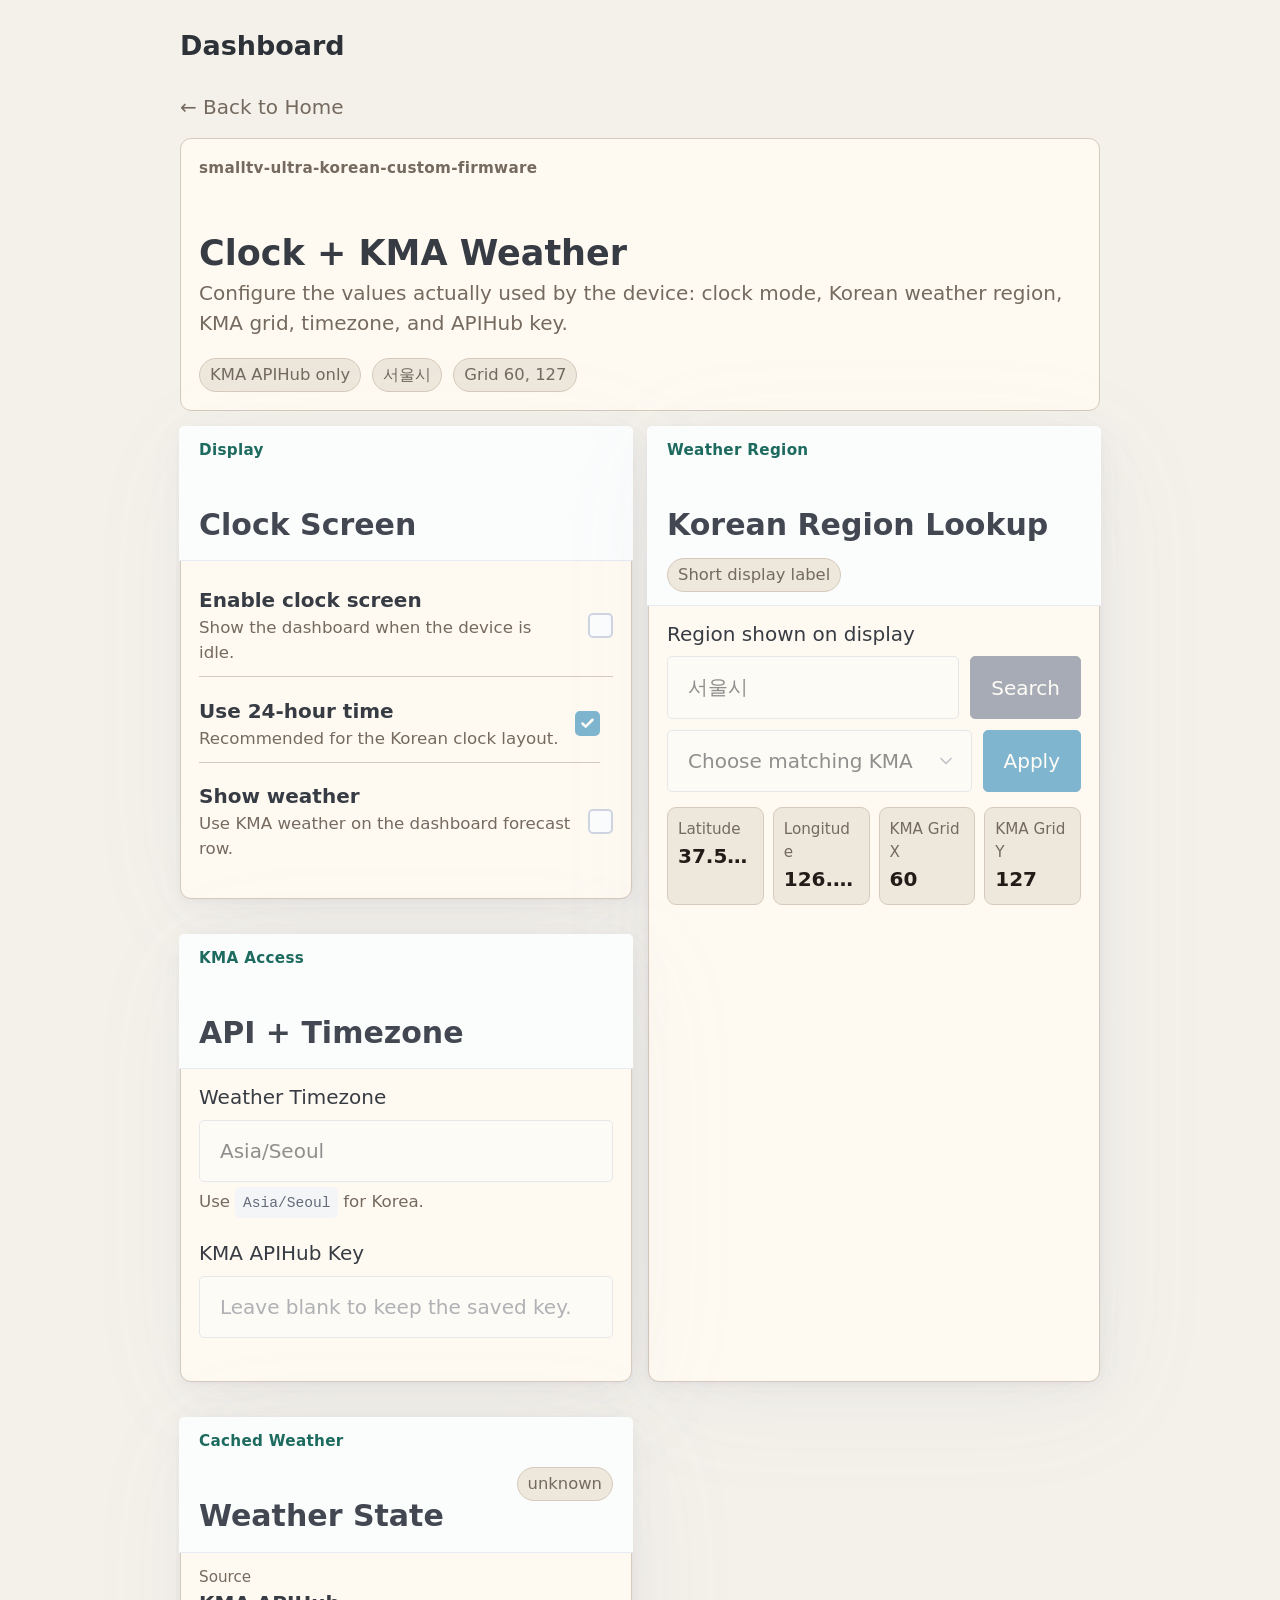
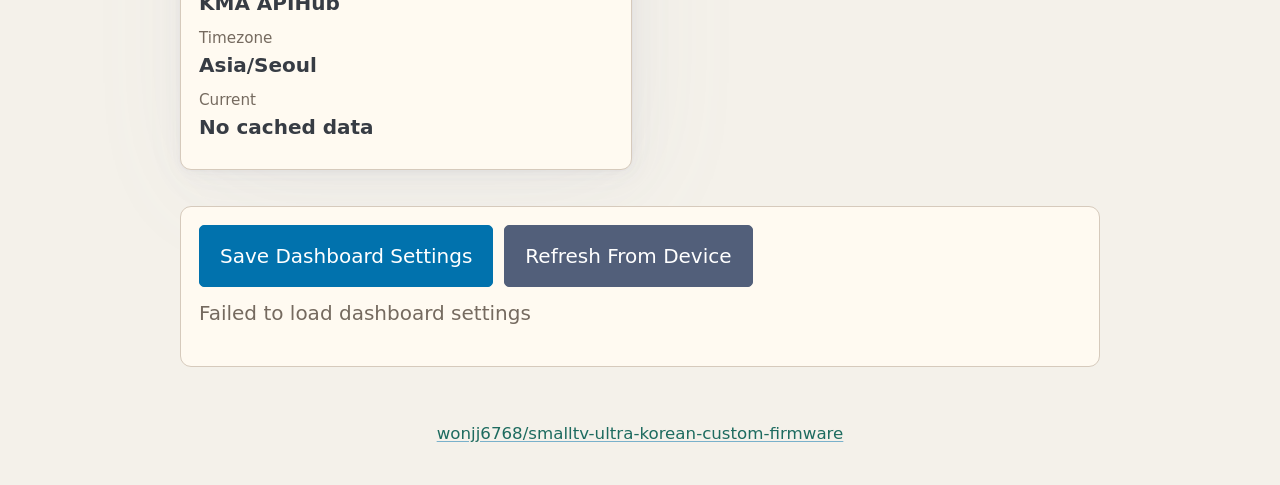
==== data/web/clock.html @ 85aa346e "Simplify web settings UI" ====
<!doctype html>
<html lang="en">
  <head>
    <meta charset="UTF-8" />
    <meta name="viewport" content="width=device-width, initial-scale=1" />
    <title>Dashboard</title>
    <link rel="stylesheet" href="./css/pico.min.css?v=20260602d" />
    <link rel="stylesheet" href="./css/style.css?v=20260602d" />
    <script src="./js/alpinejs.min.js?v=20260602d" defer></script>
    <script src="./js/utils.js?v=20260602d"></script>
    <script src="./js/clockHandler.js?v=20260602d"></script>
    <script src="./js/main.js?v=20260602d"></script>
  </head>
  <body>
    <main class="container app-shell">
      <header id="header-placeholder"></header>

      <a href="./index.html" class="back-link">← Back to Home</a>

      <section x-data="clockHandler()" x-init="init()" class="settings-page">
        <div class="page-hero">
          <p class="eyebrow">smalltv-ultra-korean-custom-firmware</p>
          <h2>Clock + KMA Weather</h2>
          <p>
            Configure the values actually used by the device: clock mode,
            Korean weather region, KMA grid, timezone, and APIHub key.
          </p>
          <div class="status-row">
            <span class="status-pill">KMA APIHub only</span>
            <span class="status-pill" x-text="locationName || 'No region'"></span>
            <span class="status-pill">
              Grid <span x-text="kmaGridX"></span>,
              <span x-text="kmaGridY"></span>
            </span>
          </div>
        </div>

        <div class="settings-grid">
          <article class="setting-card">
            <header class="card-heading">
              <div>
                <p class="eyebrow">Display</p>
                <h3>Clock Screen</h3>
              </div>
            </header>

            <label class="switch-row">
              <span>
                <strong>Enable clock screen</strong>
                <small>Show the dashboard when the device is idle.</small>
              </span>
              <input type="checkbox" x-model="enabled" x-bind:disabled="loading" />
            </label>

            <label class="switch-row">
              <span>
                <strong>Use 24-hour time</strong>
                <small>Recommended for the Korean clock layout.</small>
              </span>
              <input
                type="checkbox"
                x-model="use24h"
                x-bind:disabled="loading || !enabled"
              />
            </label>

            <label class="switch-row">
              <span>
                <strong>Show weather</strong>
                <small>Use KMA weather on the dashboard forecast row.</small>
              </span>
              <input
                type="checkbox"
                x-model="weatherEnabled"
                x-bind:disabled="loading"
              />
            </label>
          </article>

          <article class="setting-card wide-card">
            <header class="card-heading">
              <div>
                <p class="eyebrow">Weather Region</p>
                <h3>Korean Region Lookup</h3>
              </div>
              <span class="status-pill">Short display label</span>
            </header>

            <label for="weather-region">Region shown on display</label>
            <div class="field-with-actions">
              <input
                id="weather-region"
                type="text"
                x-model="locationName"
                x-bind:disabled="loading || !weatherEnabled"
                placeholder="춘천시, 서울시, 안양시 동안구"
              />
              <button
                type="button"
                class="secondary"
                @click="searchRegions()"
                x-bind:disabled="loading || !weatherEnabled"
              >
                Search
              </button>
            </div>

            <div class="field-with-actions">
              <select
                x-model="selectedRegionResult"
                x-bind:disabled="loading || !regionResults.length"
              >
                <option value="">Choose matching KMA region</option>
                <template x-for="result in regionResults" :key="result.full">
                  <option x-bind:value="result.full" x-text="result.full"></option>
                </template>
              </select>
              <button
                type="button"
                @click="applySelectedRegion()"
                x-bind:disabled="loading || !selectedRegionResult"
              >
                Apply
              </button>
            </div>
            <small x-text="regionStatus"></small>

            <div class="metric-grid">
              <div class="metric-card">
                <span>Latitude</span>
                <strong x-text="Number(latitude || 0).toFixed(6)"></strong>
              </div>
              <div class="metric-card">
                <span>Longitude</span>
                <strong x-text="Number(longitude || 0).toFixed(6)"></strong>
              </div>
              <div class="metric-card">
                <span>KMA Grid X</span>
                <strong x-text="kmaGridX"></strong>
              </div>
              <div class="metric-card">
                <span>KMA Grid Y</span>
                <strong x-text="kmaGridY"></strong>
              </div>
            </div>
          </article>

          <article class="setting-card">
            <header class="card-heading">
              <div>
                <p class="eyebrow">KMA Access</p>
                <h3>API + Timezone</h3>
              </div>
            </header>

            <label for="weather-timezone">Weather Timezone</label>
            <input
              id="weather-timezone"
              type="text"
              x-model="timezone"
              x-bind:disabled="loading || !weatherEnabled"
              placeholder="Asia/Seoul"
            />
            <small>Use <code>Asia/Seoul</code> for Korea.</small>

            <label for="weather-kma-key">KMA APIHub Key</label>
            <input
              id="weather-kma-key"
              type="password"
              x-model="kmaApiKey"
              x-bind:disabled="loading || !weatherEnabled"
              placeholder="Leave blank to keep the saved key."
            />
            <small x-text="kmaKeyStatus"></small>
          </article>

          <article class="setting-card">
            <header class="card-heading">
              <div>
                <p class="eyebrow">Cached Weather</p>
                <h3>Weather State</h3>
              </div>
              <span class="status-pill" x-text="weatherStatus || 'unknown'"></span>
            </header>

            <div class="weather-state">
              <p>
                <span>Source</span>
                <strong x-text="weatherSource || 'KMA APIHub'"></strong>
              </p>
              <p>
                <span>Timezone</span>
                <strong x-text="weatherTimezone || timezone"></strong>
              </p>
              <p>
                <span>Current</span>
                <strong x-text="currentSummary || 'No cached data'"></strong>
              </p>
            </div>

            <template x-if="forecastSummary.length">
              <ul class="forecast-list">
                <template x-for="item in forecastSummary" :key="item">
                  <li x-text="item"></li>
                </template>
              </ul>
            </template>
          </article>
        </div>

        <div class="sticky-actions">
          <button
            type="button"
            class="primary"
            @click="saveSettings()"
            x-bind:disabled="loading"
          >
            Save Dashboard Settings
          </button>
          <button
            type="button"
            class="secondary"
            @click="fetchSettings()"
            x-bind:disabled="loading"
          >
            Refresh From Device
          </button>
          <p x-text="statusMsg"></p>
        </div>
      </section>

      <footer id="footer-placeholder"></footer>
    </main>
  </body>
</html>
---- data/web/css/pico.min.css ----
@charset "UTF-8";/*!
 * Pico CSS ✨ v2.1.1 (https://picocss.com)
 * Copyright 2019-2025 - Licensed under MIT
 */:host,:root{--pico-font-family-emoji:"Apple Color Emoji","Segoe UI Emoji","Segoe UI Symbol","Noto Color Emoji";--pico-font-family-sans-serif:system-ui,"Segoe UI",Roboto,Oxygen,Ubuntu,Cantarell,Helvetica,Arial,"Helvetica Neue",sans-serif,var(--pico-font-family-emoji);--pico-font-family-monospace:ui-monospace,SFMono-Regular,"SF Mono",Menlo,Consolas,"Liberation Mono",monospace,var(--pico-font-family-emoji);--pico-font-family:var(--pico-font-family-sans-serif);--pico-line-height:1.5;--pico-font-weight:400;--pico-font-size:100%;--pico-text-underline-offset:0.1rem;--pico-border-radius:0.25rem;--pico-border-width:0.0625rem;--pico-outline-width:0.125rem;--pico-transition:0.2s ease-in-out;--pico-spacing:1rem;--pico-typography-spacing-vertical:1rem;--pico-block-spacing-vertical:var(--pico-spacing);--pico-block-spacing-horizontal:var(--pico-spacing);--pico-grid-column-gap:var(--pico-spacing);--pico-grid-row-gap:var(--pico-spacing);--pico-form-element-spacing-vertical:0.75rem;--pico-form-element-spacing-horizontal:1rem;--pico-group-box-shadow:0 0 0 rgba(0, 0, 0, 0);--pico-group-box-shadow-focus-with-button:0 0 0 var(--pico-outline-width) var(--pico-primary-focus);--pico-group-box-shadow-focus-with-input:0 0 0 0.0625rem var(--pico-form-element-border-color);--pico-modal-overlay-backdrop-filter:blur(0.375rem);--pico-nav-element-spacing-vertical:1rem;--pico-nav-element-spacing-horizontal:0.5rem;--pico-nav-link-spacing-vertical:0.5rem;--pico-nav-link-spacing-horizontal:0.5rem;--pico-nav-breadcrumb-divider:">";--pico-icon-checkbox:url("data:image/svg+xml,%3Csvg xmlns='http://www.w3.org/2000/svg' width='24' height='24' viewBox='0 0 24 24' fill='none' stroke='rgb(255, 255, 255)' stroke-width='4' stroke-linecap='round' stroke-linejoin='round'%3E%3Cpolyline points='20 6 9 17 4 12'%3E%3C/polyline%3E%3C/svg%3E");--pico-icon-minus:url("data:image/svg+xml,%3Csvg xmlns='http://www.w3.org/2000/svg' width='24' height='24' viewBox='0 0 24 24' fill='none' stroke='rgb(255, 255, 255)' stroke-width='4' stroke-linecap='round' stroke-linejoin='round'%3E%3Cline x1='5' y1='12' x2='19' y2='12'%3E%3C/line%3E%3C/svg%3E");--pico-icon-chevron:url("data:image/svg+xml,%3Csvg xmlns='http://www.w3.org/2000/svg' width='24' height='24' viewBox='0 0 24 24' fill='none' stroke='rgb(136, 145, 164)' stroke-width='2' stroke-linecap='round' stroke-linejoin='round'%3E%3Cpolyline points='6 9 12 15 18 9'%3E%3C/polyline%3E%3C/svg%3E");--pico-icon-date:url("data:image/svg+xml,%3Csvg xmlns='http://www.w3.org/2000/svg' width='24' height='24' viewBox='0 0 24 24' fill='none' stroke='rgb(136, 145, 164)' stroke-width='2' stroke-linecap='round' stroke-linejoin='round'%3E%3Crect x='3' y='4' width='18' height='18' rx='2' ry='2'%3E%3C/rect%3E%3Cline x1='16' y1='2' x2='16' y2='6'%3E%3C/line%3E%3Cline x1='8' y1='2' x2='8' y2='6'%3E%3C/line%3E%3Cline x1='3' y1='10' x2='21' y2='10'%3E%3C/line%3E%3C/svg%3E");--pico-icon-time:url("data:image/svg+xml,%3Csvg xmlns='http://www.w3.org/2000/svg' width='24' height='24' viewBox='0 0 24 24' fill='none' stroke='rgb(136, 145, 164)' stroke-width='2' stroke-linecap='round' stroke-linejoin='round'%3E%3Ccircle cx='12' cy='12' r='10'%3E%3C/circle%3E%3Cpolyline points='12 6 12 12 16 14'%3E%3C/polyline%3E%3C/svg%3E");--pico-icon-search:url("data:image/svg+xml,%3Csvg xmlns='http://www.w3.org/2000/svg' width='24' height='24' viewBox='0 0 24 24' fill='none' stroke='rgb(136, 145, 164)' stroke-width='1.5' stroke-linecap='round' stroke-linejoin='round'%3E%3Ccircle cx='11' cy='11' r='8'%3E%3C/circle%3E%3Cline x1='21' y1='21' x2='16.65' y2='16.65'%3E%3C/line%3E%3C/svg%3E");--pico-icon-close:url("data:image/svg+xml,%3Csvg xmlns='http://www.w3.org/2000/svg' width='24' height='24' viewBox='0 0 24 24' fill='none' stroke='rgb(136, 145, 164)' stroke-width='3' stroke-linecap='round' stroke-linejoin='round'%3E%3Cline x1='18' y1='6' x2='6' y2='18'%3E%3C/line%3E%3Cline x1='6' y1='6' x2='18' y2='18'%3E%3C/line%3E%3C/svg%3E");--pico-icon-loading:url("data:image/svg+xml,%3Csvg fill='none' height='24' width='24' viewBox='0 0 24 24' xmlns='http://www.w3.org/2000/svg' %3E%3Cstyle%3E g %7B animation: rotate 2s linear infinite; transform-origin: center center; %7D circle %7B stroke-dasharray: 75,100; stroke-dashoffset: -5; animation: dash 1.5s ease-in-out infinite; stroke-linecap: round; %7D @keyframes rotate %7B 0%25 %7B transform: rotate(0deg); %7D 100%25 %7B transform: rotate(360deg); %7D %7D @keyframes dash %7B 0%25 %7B stroke-dasharray: 1,100; stroke-dashoffset: 0; %7D 50%25 %7B stroke-dasharray: 44.5,100; stroke-dashoffset: -17.5; %7D 100%25 %7B stroke-dasharray: 44.5,100; stroke-dashoffset: -62; %7D %7D %3C/style%3E%3Cg%3E%3Ccircle cx='12' cy='12' r='10' fill='none' stroke='rgb(136, 145, 164)' stroke-width='4' /%3E%3C/g%3E%3C/svg%3E")}@media (min-width:576px){:host,:root{--pico-font-size:106.25%}}@media (min-width:768px){:host,:root{--pico-font-size:112.5%}}@media (min-width:1024px){:host,:root{--pico-font-size:118.75%}}@media (min-width:1280px){:host,:root{--pico-font-size:125%}}@media (min-width:1536px){:host,:root{--pico-font-size:131.25%}}a{--pico-text-decoration:underline}a.contrast,a.secondary{--pico-text-decoration:underline}small{--pico-font-size:0.875em}h1,h2,h3,h4,h5,h6{--pico-font-weight:700}h1{--pico-font-size:2rem;--pico-line-height:1.125;--pico-typography-spacing-top:3rem}h2{--pico-font-size:1.75rem;--pico-line-height:1.15;--pico-typography-spacing-top:2.625rem}h3{--pico-font-size:1.5rem;--pico-line-height:1.175;--pico-typography-spacing-top:2.25rem}h4{--pico-font-size:1.25rem;--pico-line-height:1.2;--pico-typography-spacing-top:1.874rem}h5{--pico-font-size:1.125rem;--pico-line-height:1.225;--pico-typography-spacing-top:1.6875rem}h6{--pico-font-size:1rem;--pico-line-height:1.25;--pico-typography-spacing-top:1.5rem}tfoot td,tfoot th,thead td,thead th{--pico-font-weight:600;--pico-border-width:0.1875rem}code,kbd,pre,samp{--pico-font-family:var(--pico-font-family-monospace)}kbd{--pico-font-weight:bolder}:where(select,textarea),input:not([type=submit],[type=button],[type=reset],[type=checkbox],[type=radio],[type=file]){--pico-outline-width:0.0625rem}[type=search]{--pico-border-radius:5rem}[type=checkbox],[type=radio]{--pico-border-width:0.125rem}[type=checkbox][role=switch]{--pico-border-width:0.1875rem}details.dropdown summary:not([role=button]){--pico-outline-width:0.0625rem}nav details.dropdown summary:focus-visible{--pico-outline-width:0.125rem}[role=search]{--pico-border-radius:5rem}[role=group]:has(button.secondary:focus,[type=submit].secondary:focus,[type=button].secondary:focus,[role=button].secondary:focus),[role=search]:has(button.secondary:focus,[type=submit].secondary:focus,[type=button].secondary:focus,[role=button].secondary:focus){--pico-group-box-shadow-focus-with-button:0 0 0 var(--pico-outline-width) var(--pico-secondary-focus)}[role=group]:has(button.contrast:focus,[type=submit].contrast:focus,[type=button].contrast:focus,[role=button].contrast:focus),[role=search]:has(button.contrast:focus,[type=submit].contrast:focus,[type=button].contrast:focus,[role=button].contrast:focus){--pico-group-box-shadow-focus-with-button:0 0 0 var(--pico-outline-width) var(--pico-contrast-focus)}[role=group] [role=button],[role=group] [type=button],[role=group] [type=submit],[role=group] button,[role=search] [role=button],[role=search] [type=button],[role=search] [type=submit],[role=search] button{--pico-form-element-spacing-horizontal:2rem}details summary[role=button]:not(.outline)::after{filter:brightness(0) invert(1)}[aria-busy=true]:not(input,select,textarea):is(button,[type=submit],[type=button],[type=reset],[role=button]):not(.outline)::before{filter:brightness(0) invert(1)}:host(:not([data-theme=dark])),:root:not([data-theme=dark]),[data-theme=light]{color-scheme:light;--pico-background-color:#fff;--pico-color:#373c44;--pico-text-selection-color:rgba(2, 154, 232, 0.25);--pico-muted-color:#646b79;--pico-muted-border-color:rgb(231, 234, 239.5);--pico-primary:#0172ad;--pico-primary-background:#0172ad;--pico-primary-border:var(--pico-primary-background);--pico-primary-underline:rgba(1, 114, 173, 0.5);--pico-primary-hover:#015887;--pico-primary-hover-background:#02659a;--pico-primary-hover-border:var(--pico-primary-hover-background);--pico-primary-hover-underline:var(--pico-primary-hover);--pico-primary-focus:rgba(2, 154, 232, 0.5);--pico-primary-inverse:#fff;--pico-secondary:#5d6b89;--pico-secondary-background:#525f7a;--pico-secondary-border:var(--pico-secondary-background);--pico-secondary-underline:rgba(93, 107, 137, 0.5);--pico-secondary-hover:#48536b;--pico-secondary-hover-background:#48536b;--pico-secondary-hover-border:var(--pico-secondary-hover-background);--pico-secondary-hover-underline:var(--pico-secondary-hover);--pico-secondary-focus:rgba(93, 107, 137, 0.25);--pico-secondary-inverse:#fff;--pico-contrast:#181c25;--pico-contrast-background:#181c25;--pico-contrast-border:var(--pico-contrast-background);--pico-contrast-underline:rgba(24, 28, 37, 0.5);--pico-contrast-hover:#000;--pico-contrast-hover-background:#000;--pico-contrast-hover-border:var(--pico-contrast-hover-background);--pico-contrast-hover-underline:var(--pico-secondary-hover);--pico-contrast-focus:rgba(93, 107, 137, 0.25);--pico-contrast-inverse:#fff;--pico-box-shadow:0.0145rem 0.029rem 0.174rem rgba(129, 145, 181, 0.01698),0.0335rem 0.067rem 0.402rem rgba(129, 145, 181, 0.024),0.0625rem 0.125rem 0.75rem rgba(129, 145, 181, 0.03),0.1125rem 0.225rem 1.35rem rgba(129, 145, 181, 0.036),0.2085rem 0.417rem 2.502rem rgba(129, 145, 181, 0.04302),0.5rem 1rem 6rem rgba(129, 145, 181, 0.06),0 0 0 0.0625rem rgba(129, 145, 181, 0.015);--pico-h1-color:#2d3138;--pico-h2-color:#373c44;--pico-h3-color:#424751;--pico-h4-color:#4d535e;--pico-h5-color:#5c6370;--pico-h6-color:#646b79;--pico-mark-background-color:rgb(252.5, 230.5, 191.5);--pico-mark-color:#0f1114;--pico-ins-color:rgb(28.5, 105.5, 84);--pico-del-color:rgb(136, 56.5, 53);--pico-blockquote-border-color:var(--pico-muted-border-color);--pico-blockquote-footer-color:var(--pico-muted-color);--pico-button-box-shadow:0 0 0 rgba(0, 0, 0, 0);--pico-button-hover-box-shadow:0 0 0 rgba(0, 0, 0, 0);--pico-table-border-color:var(--pico-muted-border-color);--pico-table-row-stripped-background-color:rgba(111, 120, 135, 0.0375);--pico-code-background-color:rgb(243, 244.5, 246.75);--pico-code-color:#646b79;--pico-code-kbd-background-color:var(--pico-color);--pico-code-kbd-color:var(--pico-background-color);--pico-form-element-background-color:rgb(251, 251.5, 252.25);--pico-form-element-selected-background-color:#dfe3eb;--pico-form-element-border-color:#cfd5e2;--pico-form-element-color:#23262c;--pico-form-element-placeholder-color:var(--pico-muted-color);--pico-form-element-active-background-color:#fff;--pico-form-element-active-border-color:var(--pico-primary-border);--pico-form-element-focus-color:var(--pico-primary-border);--pico-form-element-disabled-opacity:0.5;--pico-form-element-invalid-border-color:rgb(183.5, 105.5, 106.5);--pico-form-element-invalid-active-border-color:rgb(200.25, 79.25, 72.25);--pico-form-element-invalid-focus-color:var(--pico-form-element-invalid-active-border-color);--pico-form-element-valid-border-color:rgb(76, 154.5, 137.5);--pico-form-element-valid-active-border-color:rgb(39, 152.75, 118.75);--pico-form-element-valid-focus-color:var(--pico-form-element-valid-active-border-color);--pico-switch-background-color:#bfc7d9;--pico-switch-checked-background-color:var(--pico-primary-background);--pico-switch-color:#fff;--pico-switch-thumb-box-shadow:0 0 0 rgba(0, 0, 0, 0);--pico-range-border-color:#dfe3eb;--pico-range-active-border-color:#bfc7d9;--pico-range-thumb-border-color:var(--pico-background-color);--pico-range-thumb-color:var(--pico-secondary-background);--pico-range-thumb-active-color:var(--pico-primary-background);--pico-accordion-border-color:var(--pico-muted-border-color);--pico-accordion-active-summary-color:var(--pico-primary-hover);--pico-accordion-close-summary-color:var(--pico-color);--pico-accordion-open-summary-color:var(--pico-muted-color);--pico-card-background-color:var(--pico-background-color);--pico-card-border-color:var(--pico-muted-border-color);--pico-card-box-shadow:var(--pico-box-shadow);--pico-card-sectioning-background-color:rgb(251, 251.5, 252.25);--pico-dropdown-background-color:#fff;--pico-dropdown-border-color:#eff1f4;--pico-dropdown-box-shadow:var(--pico-box-shadow);--pico-dropdown-color:var(--pico-color);--pico-dropdown-hover-background-color:#eff1f4;--pico-loading-spinner-opacity:0.5;--pico-modal-overlay-background-color:rgba(232, 234, 237, 0.75);--pico-progress-background-color:#dfe3eb;--pico-progress-color:var(--pico-primary-background);--pico-tooltip-background-color:var(--pico-contrast-background);--pico-tooltip-color:var(--pico-contrast-inverse);--pico-icon-valid:url("data:image/svg+xml,%3Csvg xmlns='http://www.w3.org/2000/svg' width='24' height='24' viewBox='0 0 24 24' fill='none' stroke='rgb(76, 154.5, 137.5)' stroke-width='2' stroke-linecap='round' stroke-linejoin='round'%3E%3Cpolyline points='20 6 9 17 4 12'%3E%3C/polyline%3E%3C/svg%3E");--pico-icon-invalid:url("data:image/svg+xml,%3Csvg xmlns='http://www.w3.org/2000/svg' width='24' height='24' viewBox='0 0 24 24' fill='none' stroke='rgb(200.25, 79.25, 72.25)' stroke-width='2' stroke-linecap='round' stroke-linejoin='round'%3E%3Ccircle cx='12' cy='12' r='10'%3E%3C/circle%3E%3Cline x1='12' y1='8' x2='12' y2='12'%3E%3C/line%3E%3Cline x1='12' y1='16' x2='12.01' y2='16'%3E%3C/line%3E%3C/svg%3E")}:host(:not([data-theme=dark])) input:is([type=submit],[type=button],[type=reset],[type=checkbox],[type=radio],[type=file]),:root:not([data-theme=dark]) input:is([type=submit],[type=button],[type=reset],[type=checkbox],[type=radio],[type=file]),[data-theme=light] input:is([type=submit],[type=button],[type=reset],[type=checkbox],[type=radio],[type=file]){--pico-form-element-focus-color:var(--pico-primary-focus)}@media only screen and (prefers-color-scheme:dark){:host(:not([data-theme])),:root:not([data-theme]){color-scheme:dark;--pico-background-color:rgb(19, 22.5, 30.5);--pico-color:#c2c7d0;--pico-text-selection-color:rgba(1, 170, 255, 0.1875);--pico-muted-color:#7b8495;--pico-muted-border-color:#202632;--pico-primary:#01aaff;--pico-primary-background:#0172ad;--pico-primary-border:var(--pico-primary-background);--pico-primary-underline:rgba(1, 170, 255, 0.5);--pico-primary-hover:#79c0ff;--pico-primary-hover-background:#017fc0;--pico-primary-hover-border:var(--pico-primary-hover-background);--pico-primary-hover-underline:var(--pico-primary-hover);--pico-primary-focus:rgba(1, 170, 255, 0.375);--pico-primary-inverse:#fff;--pico-secondary:#969eaf;--pico-secondary-background:#525f7a;--pico-secondary-border:var(--pico-secondary-background);--pico-secondary-underline:rgba(150, 158, 175, 0.5);--pico-secondary-hover:#b3b9c5;--pico-secondary-hover-background:#5d6b89;--pico-secondary-hover-border:var(--pico-secondary-hover-background);--pico-secondary-hover-underline:var(--pico-secondary-hover);--pico-secondary-focus:rgba(144, 158, 190, 0.25);--pico-secondary-inverse:#fff;--pico-contrast:#dfe3eb;--pico-contrast-background:#eff1f4;--pico-contrast-border:var(--pico-contrast-background);--pico-contrast-underline:rgba(223, 227, 235, 0.5);--pico-contrast-hover:#fff;--pico-contrast-hover-background:#fff;--pico-contrast-hover-border:var(--pico-contrast-hover-background);--pico-contrast-hover-underline:var(--pico-contrast-hover);--pico-contrast-focus:rgba(207, 213, 226, 0.25);--pico-contrast-inverse:#000;--pico-box-shadow:0.0145rem 0.029rem 0.174rem rgba(7, 8.5, 12, 0.01698),0.0335rem 0.067rem 0.402rem rgba(7, 8.5, 12, 0.024),0.0625rem 0.125rem 0.75rem rgba(7, 8.5, 12, 0.03),0.1125rem 0.225rem 1.35rem rgba(7, 8.5, 12, 0.036),0.2085rem 0.417rem 2.502rem rgba(7, 8.5, 12, 0.04302),0.5rem 1rem 6rem rgba(7, 8.5, 12, 0.06),0 0 0 0.0625rem rgba(7, 8.5, 12, 0.015);--pico-h1-color:#f0f1f3;--pico-h2-color:#e0e3e7;--pico-h3-color:#c2c7d0;--pico-h4-color:#b3b9c5;--pico-h5-color:#a4acba;--pico-h6-color:#8891a4;--pico-mark-background-color:#014063;--pico-mark-color:#fff;--pico-ins-color:#62af9a;--pico-del-color:rgb(205.5, 126, 123);--pico-blockquote-border-color:var(--pico-muted-border-color);--pico-blockquote-footer-color:var(--pico-muted-color);--pico-button-box-shadow:0 0 0 rgba(0, 0, 0, 0);--pico-button-hover-box-shadow:0 0 0 rgba(0, 0, 0, 0);--pico-table-border-color:var(--pico-muted-border-color);--pico-table-row-stripped-background-color:rgba(111, 120, 135, 0.0375);--pico-code-background-color:rgb(26, 30.5, 40.25);--pico-code-color:#8891a4;--pico-code-kbd-background-color:var(--pico-color);--pico-code-kbd-color:var(--pico-background-color);--pico-form-element-background-color:rgb(28, 33, 43.5);--pico-form-element-selected-background-color:#2a3140;--pico-form-element-border-color:#2a3140;--pico-form-element-color:#e0e3e7;--pico-form-element-placeholder-color:#8891a4;--pico-form-element-active-background-color:rgb(26, 30.5, 40.25);--pico-form-element-active-border-color:var(--pico-primary-border);--pico-form-element-focus-color:var(--pico-primary-border);--pico-form-element-disabled-opacity:0.5;--pico-form-element-invalid-border-color:rgb(149.5, 74, 80);--pico-form-element-invalid-active-border-color:rgb(183.25, 63.5, 59);--pico-form-element-invalid-focus-color:var(--pico-form-element-invalid-active-border-color);--pico-form-element-valid-border-color:#2a7b6f;--pico-form-element-valid-active-border-color:rgb(22, 137, 105.5);--pico-form-element-valid-focus-color:var(--pico-form-element-valid-active-border-color);--pico-switch-background-color:#333c4e;--pico-switch-checked-background-color:var(--pico-primary-background);--pico-switch-color:#fff;--pico-switch-thumb-box-shadow:0 0 0 rgba(0, 0, 0, 0);--pico-range-border-color:#202632;--pico-range-active-border-color:#2a3140;--pico-range-thumb-border-color:var(--pico-background-color);--pico-range-thumb-color:var(--pico-secondary-background);--pico-range-thumb-active-color:var(--pico-primary-background);--pico-accordion-border-color:var(--pico-muted-border-color);--pico-accordion-active-summary-color:var(--pico-primary-hover);--pico-accordion-close-summary-color:var(--pico-color);--pico-accordion-open-summary-color:var(--pico-muted-color);--pico-card-background-color:#181c25;--pico-card-border-color:var(--pico-card-background-color);--pico-card-box-shadow:var(--pico-box-shadow);--pico-card-sectioning-background-color:rgb(26, 30.5, 40.25);--pico-dropdown-background-color:#181c25;--pico-dropdown-border-color:#202632;--pico-dropdown-box-shadow:var(--pico-box-shadow);--pico-dropdown-color:var(--pico-color);--pico-dropdown-hover-background-color:#202632;--pico-loading-spinner-opacity:0.5;--pico-modal-overlay-background-color:rgba(7.5, 8.5, 10, 0.75);--pico-progress-background-color:#202632;--pico-progress-color:var(--pico-primary-background);--pico-tooltip-background-color:var(--pico-contrast-background);--pico-tooltip-color:var(--pico-contrast-inverse);--pico-icon-valid:url("data:image/svg+xml,%3Csvg xmlns='http://www.w3.org/2000/svg' width='24' height='24' viewBox='0 0 24 24' fill='none' stroke='rgb(42, 123, 111)' stroke-width='2' stroke-linecap='round' stroke-linejoin='round'%3E%3Cpolyline points='20 6 9 17 4 12'%3E%3C/polyline%3E%3C/svg%3E");--pico-icon-invalid:url("data:image/svg+xml,%3Csvg xmlns='http://www.w3.org/2000/svg' width='24' height='24' viewBox='0 0 24 24' fill='none' stroke='rgb(149.5, 74, 80)' stroke-width='2' stroke-linecap='round' stroke-linejoin='round'%3E%3Ccircle cx='12' cy='12' r='10'%3E%3C/circle%3E%3Cline x1='12' y1='8' x2='12' y2='12'%3E%3C/line%3E%3Cline x1='12' y1='16' x2='12.01' y2='16'%3E%3C/line%3E%3C/svg%3E")}:host(:not([data-theme])) input:is([type=submit],[type=button],[type=reset],[type=checkbox],[type=radio],[type=file]),:root:not([data-theme]) input:is([type=submit],[type=button],[type=reset],[type=checkbox],[type=radio],[type=file]){--pico-form-element-focus-color:var(--pico-primary-focus)}:host(:not([data-theme])) details summary[role=button].contrast:not(.outline)::after,:root:not([data-theme]) details summary[role=button].contrast:not(.outline)::after{filter:brightness(0)}:host(:not([data-theme])) [aria-busy=true]:not(input,select,textarea).contrast:is(button,[type=submit],[type=button],[type=reset],[role=button]):not(.outline)::before,:root:not([data-theme]) [aria-busy=true]:not(input,select,textarea).contrast:is(button,[type=submit],[type=button],[type=reset],[role=button]):not(.outline)::before{filter:brightness(0)}}[data-theme=dark]{color-scheme:dark;--pico-background-color:rgb(19, 22.5, 30.5);--pico-color:#c2c7d0;--pico-text-selection-color:rgba(1, 170, 255, 0.1875);--pico-muted-color:#7b8495;--pico-muted-border-color:#202632;--pico-primary:#01aaff;--pico-primary-background:#0172ad;--pico-primary-border:var(--pico-primary-background);--pico-primary-underline:rgba(1, 170, 255, 0.5);--pico-primary-hover:#79c0ff;--pico-primary-hover-background:#017fc0;--pico-primary-hover-border:var(--pico-primary-hover-background);--pico-primary-hover-underline:var(--pico-primary-hover);--pico-primary-focus:rgba(1, 170, 255, 0.375);--pico-primary-inverse:#fff;--pico-secondary:#969eaf;--pico-secondary-background:#525f7a;--pico-secondary-border:var(--pico-secondary-background);--pico-secondary-underline:rgba(150, 158, 175, 0.5);--pico-secondary-hover:#b3b9c5;--pico-secondary-hover-background:#5d6b89;--pico-secondary-hover-border:var(--pico-secondary-hover-background);--pico-secondary-hover-underline:var(--pico-secondary-hover);--pico-secondary-focus:rgba(144, 158, 190, 0.25);--pico-secondary-inverse:#fff;--pico-contrast:#dfe3eb;--pico-contrast-background:#eff1f4;--pico-contrast-border:var(--pico-contrast-background);--pico-contrast-underline:rgba(223, 227, 235, 0.5);--pico-contrast-hover:#fff;--pico-contrast-hover-background:#fff;--pico-contrast-hover-border:var(--pico-contrast-hover-background);--pico-contrast-hover-underline:var(--pico-contrast-hover);--pico-contrast-focus:rgba(207, 213, 226, 0.25);--pico-contrast-inverse:#000;--pico-box-shadow:0.0145rem 0.029rem 0.174rem rgba(7, 8.5, 12, 0.01698),0.0335rem 0.067rem 0.402rem rgba(7, 8.5, 12, 0.024),0.0625rem 0.125rem 0.75rem rgba(7, 8.5, 12, 0.03),0.1125rem 0.225rem 1.35rem rgba(7, 8.5, 12, 0.036),0.2085rem 0.417rem 2.502rem rgba(7, 8.5, 12, 0.04302),0.5rem 1rem 6rem rgba(7, 8.5, 12, 0.06),0 0 0 0.0625rem rgba(7, 8.5, 12, 0.015);--pico-h1-color:#f0f1f3;--pico-h2-color:#e0e3e7;--pico-h3-color:#c2c7d0;--pico-h4-color:#b3b9c5;--pico-h5-color:#a4acba;--pico-h6-color:#8891a4;--pico-mark-background-color:#014063;--pico-mark-color:#fff;--pico-ins-color:#62af9a;--pico-del-color:rgb(205.5, 126, 123);--pico-blockquote-border-color:var(--pico-muted-border-color);--pico-blockquote-footer-color:var(--pico-muted-color);--pico-button-box-shadow:0 0 0 rgba(0, 0, 0, 0);--pico-button-hover-box-shadow:0 0 0 rgba(0, 0, 0, 0);--pico-table-border-color:var(--pico-muted-border-color);--pico-table-row-stripped-background-color:rgba(111, 120, 135, 0.0375);--pico-code-background-color:rgb(26, 30.5, 40.25);--pico-code-color:#8891a4;--pico-code-kbd-background-color:var(--pico-color);--pico-code-kbd-color:var(--pico-background-color);--pico-form-element-background-color:rgb(28, 33, 43.5);--pico-form-element-selected-background-color:#2a3140;--pico-form-element-border-color:#2a3140;--pico-form-element-color:#e0e3e7;--pico-form-element-placeholder-color:#8891a4;--pico-form-element-active-background-color:rgb(26, 30.5, 40.25);--pico-form-element-active-border-color:var(--pico-primary-border);--pico-form-element-focus-color:var(--pico-primary-border);--pico-form-element-disabled-opacity:0.5;--pico-form-element-invalid-border-color:rgb(149.5, 74, 80);--pico-form-element-invalid-active-border-color:rgb(183.25, 63.5, 59);--pico-form-element-invalid-focus-color:var(--pico-form-element-invalid-active-border-color);--pico-form-element-valid-border-color:#2a7b6f;--pico-form-element-valid-active-border-color:rgb(22, 137, 105.5);--pico-form-element-valid-focus-color:var(--pico-form-element-valid-active-border-color);--pico-switch-background-color:#333c4e;--pico-switch-checked-background-color:var(--pico-primary-background);--pico-switch-color:#fff;--pico-switch-thumb-box-shadow:0 0 0 rgba(0, 0, 0, 0);--pico-range-border-color:#202632;--pico-range-active-border-color:#2a3140;--pico-range-thumb-border-color:var(--pico-background-color);--pico-range-thumb-color:var(--pico-secondary-background);--pico-range-thumb-active-color:var(--pico-primary-background);--pico-accordion-border-color:var(--pico-muted-border-color);--pico-accordion-active-summary-color:var(--pico-primary-hover);--pico-accordion-close-summary-color:var(--pico-color);--pico-accordion-open-summary-color:var(--pico-muted-color);--pico-card-background-color:#181c25;--pico-card-border-color:var(--pico-card-background-color);--pico-card-box-shadow:var(--pico-box-shadow);--pico-card-sectioning-background-color:rgb(26, 30.5, 40.25);--pico-dropdown-background-color:#181c25;--pico-dropdown-border-color:#202632;--pico-dropdown-box-shadow:var(--pico-box-shadow);--pico-dropdown-color:var(--pico-color);--pico-dropdown-hover-background-color:#202632;--pico-loading-spinner-opacity:0.5;--pico-modal-overlay-background-color:rgba(7.5, 8.5, 10, 0.75);--pico-progress-background-color:#202632;--pico-progress-color:var(--pico-primary-background);--pico-tooltip-background-color:var(--pico-contrast-background);--pico-tooltip-color:var(--pico-contrast-inverse);--pico-icon-valid:url("data:image/svg+xml,%3Csvg xmlns='http://www.w3.org/2000/svg' width='24' height='24' viewBox='0 0 24 24' fill='none' stroke='rgb(42, 123, 111)' stroke-width='2' stroke-linecap='round' stroke-linejoin='round'%3E%3Cpolyline points='20 6 9 17 4 12'%3E%3C/polyline%3E%3C/svg%3E");--pico-icon-invalid:url("data:image/svg+xml,%3Csvg xmlns='http://www.w3.org/2000/svg' width='24' height='24' viewBox='0 0 24 24' fill='none' stroke='rgb(149.5, 74, 80)' stroke-width='2' stroke-linecap='round' stroke-linejoin='round'%3E%3Ccircle cx='12' cy='12' r='10'%3E%3C/circle%3E%3Cline x1='12' y1='8' x2='12' y2='12'%3E%3C/line%3E%3Cline x1='12' y1='16' x2='12.01' y2='16'%3E%3C/line%3E%3C/svg%3E")}[data-theme=dark] input:is([type=submit],[type=button],[type=reset],[type=checkbox],[type=radio],[type=file]){--pico-form-element-focus-color:var(--pico-primary-focus)}[data-theme=dark] details summary[role=button].contrast:not(.outline)::after{filter:brightness(0)}[data-theme=dark] [aria-busy=true]:not(input,select,textarea).contrast:is(button,[type=submit],[type=button],[type=reset],[role=button]):not(.outline)::before{filter:brightness(0)}[type=checkbox],[type=radio],[type=range],progress{accent-color:var(--pico-primary)}*,::after,::before{box-sizing:border-box;background-repeat:no-repeat}::after,::before{text-decoration:inherit;vertical-align:inherit}:where(:host),:where(:root){-webkit-tap-highlight-color:transparent;-webkit-text-size-adjust:100%;-moz-text-size-adjust:100%;text-size-adjust:100%;background-color:var(--pico-background-color);color:var(--pico-color);font-weight:var(--pico-font-weight);font-size:var(--pico-font-size);line-height:var(--pico-line-height);font-family:var(--pico-font-family);text-underline-offset:var(--pico-text-underline-offset);text-rendering:optimizeLegibility;overflow-wrap:break-word;-moz-tab-size:4;-o-tab-size:4;tab-size:4}body{width:100%;margin:0}main{display:block}body>footer,body>header,body>main{padding-block:var(--pico-block-spacing-vertical)}section{margin-bottom:var(--pico-block-spacing-vertical)}.container,.container-fluid{width:100%;margin-right:auto;margin-left:auto;padding-right:var(--pico-spacing);padding-left:var(--pico-spacing)}@media (min-width:576px){.container{max-width:510px;padding-right:0;padding-left:0}}@media (min-width:768px){.container{max-width:700px}}@media (min-width:1024px){.container{max-width:950px}}@media (min-width:1280px){.container{max-width:1200px}}@media (min-width:1536px){.container{max-width:1450px}}.grid{grid-column-gap:var(--pico-grid-column-gap);grid-row-gap:var(--pico-grid-row-gap);display:grid;grid-template-columns:1fr}@media (min-width:768px){.grid{grid-template-columns:repeat(auto-fit,minmax(0%,1fr))}}.grid>*{min-width:0}.overflow-auto{overflow:auto}b,strong{font-weight:bolder}sub,sup{position:relative;font-size:.75em;line-height:0;vertical-align:baseline}sub{bottom:-.25em}sup{top:-.5em}address,blockquote,dl,ol,p,pre,table,ul{margin-top:0;margin-bottom:var(--pico-typography-spacing-vertical);color:var(--pico-color);font-style:normal;font-weight:var(--pico-font-weight)}h1,h2,h3,h4,h5,h6{margin-top:0;margin-bottom:var(--pico-typography-spacing-vertical);color:var(--pico-color);font-weight:var(--pico-font-weight);font-size:var(--pico-font-size);line-height:var(--pico-line-height);font-family:var(--pico-font-family)}h1{--pico-color:var(--pico-h1-color)}h2{--pico-color:var(--pico-h2-color)}h3{--pico-color:var(--pico-h3-color)}h4{--pico-color:var(--pico-h4-color)}h5{--pico-color:var(--pico-h5-color)}h6{--pico-color:var(--pico-h6-color)}:where(article,address,blockquote,dl,figure,form,ol,p,pre,table,ul)~:is(h1,h2,h3,h4,h5,h6){margin-top:var(--pico-typography-spacing-top)}p{margin-bottom:var(--pico-typography-spacing-vertical)}hgroup{margin-bottom:var(--pico-typography-spacing-vertical)}hgroup>*{margin-top:0;margin-bottom:0}hgroup>:not(:first-child):last-child{--pico-color:var(--pico-muted-color);--pico-font-weight:unset;font-size:1rem}:where(ol,ul) li{margin-bottom:calc(var(--pico-typography-spacing-vertical) * .25)}:where(dl,ol,ul) :where(dl,ol,ul){margin:0;margin-top:calc(var(--pico-typography-spacing-vertical) * .25)}ul li{list-style:square}mark{padding:.125rem .25rem;background-color:var(--pico-mark-background-color);color:var(--pico-mark-color);vertical-align:baseline}blockquote{display:block;margin:var(--pico-typography-spacing-vertical) 0;padding:var(--pico-spacing);border-right:none;border-left:.25rem solid var(--pico-blockquote-border-color);border-inline-start:0.25rem solid var(--pico-blockquote-border-color);border-inline-end:none}blockquote footer{margin-top:calc(var(--pico-typography-spacing-vertical) * .5);color:var(--pico-blockquote-footer-color)}abbr[title]{border-bottom:1px dotted;text-decoration:none;cursor:help}ins{color:var(--pico-ins-color);text-decoration:none}del{color:var(--pico-del-color)}::-moz-selection{background-color:var(--pico-text-selection-color)}::selection{background-color:var(--pico-text-selection-color)}:where(a:not([role=button])),[role=link]{--pico-color:var(--pico-primary);--pico-background-color:transparent;--pico-underline:var(--pico-primary-underline);outline:0;background-color:var(--pico-background-color);color:var(--pico-color);-webkit-text-decoration:var(--pico-text-decoration);text-decoration:var(--pico-text-decoration);text-decoration-color:var(--pico-underline);text-underline-offset:0.125em;transition:background-color var(--pico-transition),color var(--pico-transition),box-shadow var(--pico-transition),-webkit-text-decoration var(--pico-transition);transition:background-color var(--pico-transition),color var(--pico-transition),text-decoration var(--pico-transition),box-shadow var(--pico-transition);transition:background-color var(--pico-transition),color var(--pico-transition),text-decoration var(--pico-transition),box-shadow var(--pico-transition),-webkit-text-decoration var(--pico-transition)}:where(a:not([role=button])):is([aria-current]:not([aria-current=false]),:hover,:active,:focus),[role=link]:is([aria-current]:not([aria-current=false]),:hover,:active,:focus){--pico-color:var(--pico-primary-hover);--pico-underline:var(--pico-primary-hover-underline);--pico-text-decoration:underline}:where(a:not([role=button])):focus-visible,[role=link]:focus-visible{box-shadow:0 0 0 var(--pico-outline-width) var(--pico-primary-focus)}:where(a:not([role=button])).secondary,[role=link].secondary{--pico-color:var(--pico-secondary);--pico-underline:var(--pico-secondary-underline)}:where(a:not([role=button])).secondary:is([aria-current]:not([aria-current=false]),:hover,:active,:focus),[role=link].secondary:is([aria-current]:not([aria-current=false]),:hover,:active,:focus){--pico-color:var(--pico-secondary-hover);--pico-underline:var(--pico-secondary-hover-underline)}:where(a:not([role=button])).contrast,[role=link].contrast{--pico-color:var(--pico-contrast);--pico-underline:var(--pico-contrast-underline)}:where(a:not([role=button])).contrast:is([aria-current]:not([aria-current=false]),:hover,:active,:focus),[role=link].contrast:is([aria-current]:not([aria-current=false]),:hover,:active,:focus){--pico-color:var(--pico-contrast-hover);--pico-underline:var(--pico-contrast-hover-underline)}a[role=button]{display:inline-block}button{margin:0;overflow:visible;font-family:inherit;text-transform:none}[type=button],[type=reset],[type=submit],button{-webkit-appearance:button}[role=button],[type=button],[type=file]::file-selector-button,[type=reset],[type=submit],button{--pico-background-color:var(--pico-primary-background);--pico-border-color:var(--pico-primary-border);--pico-color:var(--pico-primary-inverse);--pico-box-shadow:var(--pico-button-box-shadow, 0 0 0 rgba(0, 0, 0, 0));padding:var(--pico-form-element-spacing-vertical) var(--pico-form-element-spacing-horizontal);border:var(--pico-border-width) solid var(--pico-border-color);border-radius:var(--pico-border-radius);outline:0;background-color:var(--pico-background-color);box-shadow:var(--pico-box-shadow);color:var(--pico-color);font-weight:var(--pico-font-weight);font-size:1rem;line-height:var(--pico-line-height);text-align:center;text-decoration:none;cursor:pointer;-webkit-user-select:none;-moz-user-select:none;user-select:none;transition:background-color var(--pico-transition),border-color var(--pico-transition),color var(--pico-transition),box-shadow var(--pico-transition)}[role=button]:is(:hover,:active,:focus),[role=button]:is([aria-current]:not([aria-current=false])),[type=button]:is(:hover,:active,:focus),[type=button]:is([aria-current]:not([aria-current=false])),[type=file]::file-selector-button:is(:hover,:active,:focus),[type=file]::file-selector-button:is([aria-current]:not([aria-current=false])),[type=reset]:is(:hover,:active,:focus),[type=reset]:is([aria-current]:not([aria-current=false])),[type=submit]:is(:hover,:active,:focus),[type=submit]:is([aria-current]:not([aria-current=false])),button:is(:hover,:active,:focus),button:is([aria-current]:not([aria-current=false])){--pico-background-color:var(--pico-primary-hover-background);--pico-border-color:var(--pico-primary-hover-border);--pico-box-shadow:var(--pico-button-hover-box-shadow, 0 0 0 rgba(0, 0, 0, 0));--pico-color:var(--pico-primary-inverse)}[role=button]:focus,[role=button]:is([aria-current]:not([aria-current=false])):focus,[type=button]:focus,[type=button]:is([aria-current]:not([aria-current=false])):focus,[type=file]::file-selector-button:focus,[type=file]::file-selector-button:is([aria-current]:not([aria-current=false])):focus,[type=reset]:focus,[type=reset]:is([aria-current]:not([aria-current=false])):focus,[type=submit]:focus,[type=submit]:is([aria-current]:not([aria-current=false])):focus,button:focus,button:is([aria-current]:not([aria-current=false])):focus{--pico-box-shadow:var(--pico-button-hover-box-shadow, 0 0 0 rgba(0, 0, 0, 0)),0 0 0 var(--pico-outline-width) var(--pico-primary-focus)}[type=button],[type=reset],[type=submit]{margin-bottom:var(--pico-spacing)}:is(button,[type=submit],[type=button],[role=button]).secondary,[type=file]::file-selector-button,[type=reset]{--pico-background-color:var(--pico-secondary-background);--pico-border-color:var(--pico-secondary-border);--pico-color:var(--pico-secondary-inverse);cursor:pointer}:is(button,[type=submit],[type=button],[role=button]).secondary:is([aria-current]:not([aria-current=false]),:hover,:active,:focus),[type=file]::file-selector-button:is([aria-current]:not([aria-current=false]),:hover,:active,:focus),[type=reset]:is([aria-current]:not([aria-current=false]),:hover,:active,:focus){--pico-background-color:var(--pico-secondary-hover-background);--pico-border-color:var(--pico-secondary-hover-border);--pico-color:var(--pico-secondary-inverse)}:is(button,[type=submit],[type=button],[role=button]).secondary:focus,:is(button,[type=submit],[type=button],[role=button]).secondary:is([aria-current]:not([aria-current=false])):focus,[type=file]::file-selector-button:focus,[type=file]::file-selector-button:is([aria-current]:not([aria-current=false])):focus,[type=reset]:focus,[type=reset]:is([aria-current]:not([aria-current=false])):focus{--pico-box-shadow:var(--pico-button-hover-box-shadow, 0 0 0 rgba(0, 0, 0, 0)),0 0 0 var(--pico-outline-width) var(--pico-secondary-focus)}:is(button,[type=submit],[type=button],[role=button]).contrast{--pico-background-color:var(--pico-contrast-background);--pico-border-color:var(--pico-contrast-border);--pico-color:var(--pico-contrast-inverse)}:is(button,[type=submit],[type=button],[role=button]).contrast:is([aria-current]:not([aria-current=false]),:hover,:active,:focus){--pico-background-color:var(--pico-contrast-hover-background);--pico-border-color:var(--pico-contrast-hover-border);--pico-color:var(--pico-contrast-inverse)}:is(button,[type=submit],[type=button],[role=button]).contrast:focus,:is(button,[type=submit],[type=button],[role=button]).contrast:is([aria-current]:not([aria-current=false])):focus{--pico-box-shadow:var(--pico-button-hover-box-shadow, 0 0 0 rgba(0, 0, 0, 0)),0 0 0 var(--pico-outline-width) var(--pico-contrast-focus)}:is(button,[type=submit],[type=button],[role=button]).outline,[type=reset].outline{--pico-background-color:transparent;--pico-color:var(--pico-primary);--pico-border-color:var(--pico-primary)}:is(button,[type=submit],[type=button],[role=button]).outline:is([aria-current]:not([aria-current=false]),:hover,:active,:focus),[type=reset].outline:is([aria-current]:not([aria-current=false]),:hover,:active,:focus){--pico-background-color:transparent;--pico-color:var(--pico-primary-hover);--pico-border-color:var(--pico-primary-hover)}:is(button,[type=submit],[type=button],[role=button]).outline.secondary,[type=reset].outline{--pico-color:var(--pico-secondary);--pico-border-color:var(--pico-secondary)}:is(button,[type=submit],[type=button],[role=button]).outline.secondary:is([aria-current]:not([aria-current=false]),:hover,:active,:focus),[type=reset].outline:is([aria-current]:not([aria-current=false]),:hover,:active,:focus){--pico-color:var(--pico-secondary-hover);--pico-border-color:var(--pico-secondary-hover)}:is(button,[type=submit],[type=button],[role=button]).outline.contrast{--pico-color:var(--pico-contrast);--pico-border-color:var(--pico-contrast)}:is(button,[type=submit],[type=button],[role=button]).outline.contrast:is([aria-current]:not([aria-current=false]),:hover,:active,:focus){--pico-color:var(--pico-contrast-hover);--pico-border-color:var(--pico-contrast-hover)}:where(button,[type=submit],[type=reset],[type=button],[role=button])[disabled],:where(fieldset[disabled]) :is(button,[type=submit],[type=button],[type=reset],[role=button]){opacity:.5;pointer-events:none}:where(table){width:100%;border-collapse:collapse;border-spacing:0;text-indent:0}td,th{padding:calc(var(--pico-spacing)/ 2) var(--pico-spacing);border-bottom:var(--pico-border-width) solid var(--pico-table-border-color);background-color:var(--pico-background-color);color:var(--pico-color);font-weight:var(--pico-font-weight);text-align:left;text-align:start}tfoot td,tfoot th{border-top:var(--pico-border-width) solid var(--pico-table-border-color);border-bottom:0}table.striped tbody tr:nth-child(odd) td,table.striped tbody tr:nth-child(odd) th{background-color:var(--pico-table-row-stripped-background-color)}:where(audio,canvas,iframe,img,svg,video){vertical-align:middle}audio,video{display:inline-block}audio:not([controls]){display:none;height:0}:where(iframe){border-style:none}img{max-width:100%;height:auto;border-style:none}:where(svg:not([fill])){fill:currentColor}svg:not(:host),svg:not(:root){overflow:hidden}code,kbd,pre,samp{font-size:.875em;font-family:var(--pico-font-family)}pre code,pre samp{font-size:inherit;font-family:inherit}pre{-ms-overflow-style:scrollbar;overflow:auto}code,kbd,pre,samp{border-radius:var(--pico-border-radius);background:var(--pico-code-background-color);color:var(--pico-code-color);font-weight:var(--pico-font-weight);line-height:initial}code,kbd,samp{display:inline-block;padding:.375rem}pre{display:block;margin-bottom:var(--pico-spacing);overflow-x:auto}pre>code,pre>samp{display:block;padding:var(--pico-spacing);background:0 0;line-height:var(--pico-line-height)}kbd{background-color:var(--pico-code-kbd-background-color);color:var(--pico-code-kbd-color);vertical-align:baseline}figure{display:block;margin:0;padding:0}figure figcaption{padding:calc(var(--pico-spacing) * .5) 0;color:var(--pico-muted-color)}hr{height:0;margin:var(--pico-typography-spacing-vertical) 0;border:0;border-top:1px solid var(--pico-muted-border-color);color:inherit}[hidden],template{display:none!important}canvas{display:inline-block}input,optgroup,select,textarea{margin:0;font-size:1rem;line-height:var(--pico-line-height);font-family:inherit;letter-spacing:inherit}input{overflow:visible}select{text-transform:none}legend{max-width:100%;padding:0;color:inherit;white-space:normal}textarea{overflow:auto}[type=checkbox],[type=radio]{padding:0}::-webkit-inner-spin-button,::-webkit-outer-spin-button{height:auto}[type=search]{-webkit-appearance:textfield;outline-offset:-2px}[type=search]::-webkit-search-decoration{-webkit-appearance:none}::-webkit-file-upload-button{-webkit-appearance:button;font:inherit}::-moz-focus-inner{padding:0;border-style:none}:-moz-focusring{outline:0}:-moz-ui-invalid{box-shadow:none}::-ms-expand{display:none}[type=file],[type=range]{padding:0;border-width:0}input:not([type=checkbox],[type=radio],[type=range]){height:calc(1rem * var(--pico-line-height) + var(--pico-form-element-spacing-vertical) * 2 + var(--pico-border-width) * 2)}fieldset{width:100%;margin:0;margin-bottom:var(--pico-spacing);padding:0;border:0}fieldset legend,label{display:block;margin-bottom:calc(var(--pico-spacing) * .375);color:var(--pico-color);font-weight:var(--pico-form-label-font-weight,var(--pico-font-weight))}fieldset legend{margin-bottom:calc(var(--pico-spacing) * .5)}button[type=submit],input:not([type=checkbox],[type=radio]),select,textarea{width:100%}input:not([type=checkbox],[type=radio],[type=range],[type=file]),select,textarea{-webkit-appearance:none;-moz-appearance:none;appearance:none;padding:var(--pico-form-element-spacing-vertical) var(--pico-form-element-spacing-horizontal)}input,select,textarea{--pico-background-color:var(--pico-form-element-background-color);--pico-border-color:var(--pico-form-element-border-color);--pico-color:var(--pico-form-element-color);--pico-box-shadow:none;border:var(--pico-border-width) solid var(--pico-border-color);border-radius:var(--pico-border-radius);outline:0;background-color:var(--pico-background-color);box-shadow:var(--pico-box-shadow);color:var(--pico-color);font-weight:var(--pico-font-weight);transition:background-color var(--pico-transition),border-color var(--pico-transition),color var(--pico-transition),box-shadow var(--pico-transition)}:where(select,textarea):not([readonly]):is(:active,:focus),input:not([type=submit],[type=button],[type=reset],[type=checkbox],[type=radio],[readonly]):is(:active,:focus){--pico-background-color:var(--pico-form-element-active-background-color)}:where(select,textarea):not([readonly]):is(:active,:focus),input:not([type=submit],[type=button],[type=reset],[role=switch],[readonly]):is(:active,:focus){--pico-border-color:var(--pico-form-element-active-border-color)}:where(select,textarea):not([readonly]):focus,input:not([type=submit],[type=button],[type=reset],[type=range],[type=file],[readonly]):focus{--pico-box-shadow:0 0 0 var(--pico-outline-width) var(--pico-form-element-focus-color)}:where(fieldset[disabled]) :is(input:not([type=submit],[type=button],[type=reset]),select,textarea),input:not([type=submit],[type=button],[type=reset])[disabled],label[aria-disabled=true],select[disabled],textarea[disabled]{opacity:var(--pico-form-element-disabled-opacity);pointer-events:none}label[aria-disabled=true] input[disabled]{opacity:1}:where(input,select,textarea):not([type=checkbox],[type=radio],[type=date],[type=datetime-local],[type=month],[type=time],[type=week],[type=range])[aria-invalid]{padding-right:calc(var(--pico-form-element-spacing-horizontal) + 1.5rem)!important;padding-left:var(--pico-form-element-spacing-horizontal);padding-inline-start:var(--pico-form-element-spacing-horizontal)!important;padding-inline-end:calc(var(--pico-form-element-spacing-horizontal) + 1.5rem)!important;background-position:center right .75rem;background-size:1rem auto;background-repeat:no-repeat}:where(input,select,textarea):not([type=checkbox],[type=radio],[type=date],[type=datetime-local],[type=month],[type=time],[type=week],[type=range])[aria-invalid=false]:not(select){background-image:var(--pico-icon-valid)}:where(input,select,textarea):not([type=checkbox],[type=radio],[type=date],[type=datetime-local],[type=month],[type=time],[type=week],[type=range])[aria-invalid=true]:not(select){background-image:var(--pico-icon-invalid)}:where(input,select,textarea)[aria-invalid=false]{--pico-border-color:var(--pico-form-element-valid-border-color)}:where(input,select,textarea)[aria-invalid=false]:is(:active,:focus){--pico-border-color:var(--pico-form-element-valid-active-border-color)!important}:where(input,select,textarea)[aria-invalid=false]:is(:active,:focus):not([type=checkbox],[type=radio]){--pico-box-shadow:0 0 0 var(--pico-outline-width) var(--pico-form-element-valid-focus-color)!important}:where(input,select,textarea)[aria-invalid=true]{--pico-border-color:var(--pico-form-element-invalid-border-color)}:where(input,select,textarea)[aria-invalid=true]:is(:active,:focus){--pico-border-color:var(--pico-form-element-invalid-active-border-color)!important}:where(input,select,textarea)[aria-invalid=true]:is(:active,:focus):not([type=checkbox],[type=radio]){--pico-box-shadow:0 0 0 var(--pico-outline-width) var(--pico-form-element-invalid-focus-color)!important}[dir=rtl] :where(input,select,textarea):not([type=checkbox],[type=radio]):is([aria-invalid],[aria-invalid=true],[aria-invalid=false]){background-position:center left .75rem}input::-webkit-input-placeholder,input::placeholder,select:invalid,textarea::-webkit-input-placeholder,textarea::placeholder{color:var(--pico-form-element-placeholder-color);opacity:1}input:not([type=checkbox],[type=radio]),select,textarea{margin-bottom:var(--pico-spacing)}select::-ms-expand{border:0;background-color:transparent}select:not([multiple],[size]){padding-right:calc(var(--pico-form-element-spacing-horizontal) + 1.5rem);padding-left:var(--pico-form-element-spacing-horizontal);padding-inline-start:var(--pico-form-element-spacing-horizontal);padding-inline-end:calc(var(--pico-form-element-spacing-horizontal) + 1.5rem);background-image:var(--pico-icon-chevron);background-position:center right .75rem;background-size:1rem auto;background-repeat:no-repeat}select[multiple] option:checked{background:var(--pico-form-element-selected-background-color);color:var(--pico-form-element-color)}[dir=rtl] select:not([multiple],[size]){background-position:center left .75rem}textarea{display:block;resize:vertical}textarea[aria-invalid]{--pico-icon-height:calc(1rem * var(--pico-line-height) + var(--pico-form-element-spacing-vertical) * 2 + var(--pico-border-width) * 2);background-position:top right .75rem!important;background-size:1rem var(--pico-icon-height)!important}:where(input,select,textarea,fieldset,.grid)+small{display:block;width:100%;margin-top:calc(var(--pico-spacing) * -.75);margin-bottom:var(--pico-spacing);color:var(--pico-muted-color)}:where(input,select,textarea,fieldset,.grid)[aria-invalid=false]+small{color:var(--pico-ins-color)}:where(input,select,textarea,fieldset,.grid)[aria-invalid=true]+small{color:var(--pico-del-color)}label>:where(input,select,textarea){margin-top:calc(var(--pico-spacing) * .25)}label:has([type=checkbox],[type=radio]){width:-moz-fit-content;width:fit-content;cursor:pointer}[type=checkbox],[type=radio]{-webkit-appearance:none;-moz-appearance:none;appearance:none;width:1.25em;height:1.25em;margin-top:-.125em;margin-inline-end:.5em;border-width:var(--pico-border-width);vertical-align:middle;cursor:pointer}[type=checkbox]::-ms-check,[type=radio]::-ms-check{display:none}[type=checkbox]:checked,[type=checkbox]:checked:active,[type=checkbox]:checked:focus,[type=radio]:checked,[type=radio]:checked:active,[type=radio]:checked:focus{--pico-background-color:var(--pico-primary-background);--pico-border-color:var(--pico-primary-border);background-image:var(--pico-icon-checkbox);background-position:center;background-size:.75em auto;background-repeat:no-repeat}[type=checkbox]~label,[type=radio]~label{display:inline-block;margin-bottom:0;cursor:pointer}[type=checkbox]~label:not(:last-of-type),[type=radio]~label:not(:last-of-type){margin-inline-end:1em}[type=checkbox]:indeterminate{--pico-background-color:var(--pico-primary-background);--pico-border-color:var(--pico-primary-border);background-image:var(--pico-icon-minus);background-position:center;background-size:.75em auto;background-repeat:no-repeat}[type=radio]{border-radius:50%}[type=radio]:checked,[type=radio]:checked:active,[type=radio]:checked:focus{--pico-background-color:var(--pico-primary-inverse);border-width:.35em;background-image:none}[type=checkbox][role=switch]{--pico-background-color:var(--pico-switch-background-color);--pico-color:var(--pico-switch-color);width:2.25em;height:1.25em;border:var(--pico-border-width) solid var(--pico-border-color);border-radius:1.25em;background-color:var(--pico-background-color);line-height:1.25em}[type=checkbox][role=switch]:not([aria-invalid]){--pico-border-color:var(--pico-switch-background-color)}[type=checkbox][role=switch]:before{display:block;aspect-ratio:1;height:100%;border-radius:50%;background-color:var(--pico-color);box-shadow:var(--pico-switch-thumb-box-shadow);content:"";transition:margin .1s ease-in-out}[type=checkbox][role=switch]:focus{--pico-background-color:var(--pico-switch-background-color);--pico-border-color:var(--pico-switch-background-color)}[type=checkbox][role=switch]:checked{--pico-background-color:var(--pico-switch-checked-background-color);--pico-border-color:var(--pico-switch-checked-background-color);background-image:none}[type=checkbox][role=switch]:checked::before{margin-inline-start:calc(2.25em - 1.25em)}[type=checkbox][role=switch][disabled]{--pico-background-color:var(--pico-border-color)}[type=checkbox][aria-invalid=false]:checked,[type=checkbox][aria-invalid=false]:checked:active,[type=checkbox][aria-invalid=false]:checked:focus,[type=checkbox][role=switch][aria-invalid=false]:checked,[type=checkbox][role=switch][aria-invalid=false]:checked:active,[type=checkbox][role=switch][aria-invalid=false]:checked:focus{--pico-background-color:var(--pico-form-element-valid-border-color)}[type=checkbox]:checked:active[aria-invalid=true],[type=checkbox]:checked:focus[aria-invalid=true],[type=checkbox]:checked[aria-invalid=true],[type=checkbox][role=switch]:checked:active[aria-invalid=true],[type=checkbox][role=switch]:checked:focus[aria-invalid=true],[type=checkbox][role=switch]:checked[aria-invalid=true]{--pico-background-color:var(--pico-form-element-invalid-border-color)}[type=checkbox][aria-invalid=false]:checked,[type=checkbox][aria-invalid=false]:checked:active,[type=checkbox][aria-invalid=false]:checked:focus,[type=checkbox][role=switch][aria-invalid=false]:checked,[type=checkbox][role=switch][aria-invalid=false]:checked:active,[type=checkbox][role=switch][aria-invalid=false]:checked:focus,[type=radio][aria-invalid=false]:checked,[type=radio][aria-invalid=false]:checked:active,[type=radio][aria-invalid=false]:checked:focus{--pico-border-color:var(--pico-form-element-valid-border-color)}[type=checkbox]:checked:active[aria-invalid=true],[type=checkbox]:checked:focus[aria-invalid=true],[type=checkbox]:checked[aria-invalid=true],[type=checkbox][role=switch]:checked:active[aria-invalid=true],[type=checkbox][role=switch]:checked:focus[aria-invalid=true],[type=checkbox][role=switch]:checked[aria-invalid=true],[type=radio]:checked:active[aria-invalid=true],[type=radio]:checked:focus[aria-invalid=true],[type=radio]:checked[aria-invalid=true]{--pico-border-color:var(--pico-form-element-invalid-border-color)}[type=color]::-webkit-color-swatch-wrapper{padding:0}[type=color]::-moz-focus-inner{padding:0}[type=color]::-webkit-color-swatch{border:0;border-radius:calc(var(--pico-border-radius) * .5)}[type=color]::-moz-color-swatch{border:0;border-radius:calc(var(--pico-border-radius) * .5)}input:not([type=checkbox],[type=radio],[type=range],[type=file]):is([type=date],[type=datetime-local],[type=month],[type=time],[type=week]){--pico-icon-position:0.75rem;--pico-icon-width:1rem;padding-right:calc(var(--pico-icon-width) + var(--pico-icon-position));background-image:var(--pico-icon-date);background-position:center right var(--pico-icon-position);background-size:var(--pico-icon-width) auto;background-repeat:no-repeat}input:not([type=checkbox],[type=radio],[type=range],[type=file])[type=time]{background-image:var(--pico-icon-time)}[type=date]::-webkit-calendar-picker-indicator,[type=datetime-local]::-webkit-calendar-picker-indicator,[type=month]::-webkit-calendar-picker-indicator,[type=time]::-webkit-calendar-picker-indicator,[type=week]::-webkit-calendar-picker-indicator{width:var(--pico-icon-width);margin-right:calc(var(--pico-icon-width) * -1);margin-left:var(--pico-icon-position);opacity:0}@-moz-document url-prefix(){[type=date],[type=datetime-local],[type=month],[type=time],[type=week]{padding-right:var(--pico-form-element-spacing-horizontal)!important;background-image:none!important}}[dir=rtl] :is([type=date],[type=datetime-local],[type=month],[type=time],[type=week]){text-align:right}[type=file]{--pico-color:var(--pico-muted-color);margin-left:calc(var(--pico-outline-width) * -1);padding:calc(var(--pico-form-element-spacing-vertical) * .5) 0;padding-left:var(--pico-outline-width);border:0;border-radius:0;background:0 0}[type=file]::file-selector-button{margin-right:calc(var(--pico-spacing)/ 2);padding:calc(var(--pico-form-element-spacing-vertical) * .5) var(--pico-form-element-spacing-horizontal)}[type=file]:is(:hover,:active,:focus)::file-selector-button{--pico-background-color:var(--pico-secondary-hover-background);--pico-border-color:var(--pico-secondary-hover-border)}[type=file]:focus::file-selector-button{--pico-box-shadow:var(--pico-button-hover-box-shadow, 0 0 0 rgba(0, 0, 0, 0)),0 0 0 var(--pico-outline-width) var(--pico-secondary-focus)}[type=range]{-webkit-appearance:none;-moz-appearance:none;appearance:none;width:100%;height:1.25rem;background:0 0}[type=range]::-webkit-slider-runnable-track{width:100%;height:.375rem;border-radius:var(--pico-border-radius);background-color:var(--pico-range-border-color);-webkit-transition:background-color var(--pico-transition),box-shadow var(--pico-transition);transition:background-color var(--pico-transition),box-shadow var(--pico-transition)}[type=range]::-moz-range-track{width:100%;height:.375rem;border-radius:var(--pico-border-radius);background-color:var(--pico-range-border-color);-moz-transition:background-color var(--pico-transition),box-shadow var(--pico-transition);transition:background-color var(--pico-transition),box-shadow var(--pico-transition)}[type=range]::-ms-track{width:100%;height:.375rem;border-radius:var(--pico-border-radius);background-color:var(--pico-range-border-color);-ms-transition:background-color var(--pico-transition),box-shadow var(--pico-transition);transition:background-color var(--pico-transition),box-shadow var(--pico-transition)}[type=range]::-webkit-slider-thumb{-webkit-appearance:none;width:1.25rem;height:1.25rem;margin-top:-.4375rem;border:2px solid var(--pico-range-thumb-border-color);border-radius:50%;background-color:var(--pico-range-thumb-color);cursor:pointer;-webkit-transition:background-color var(--pico-transition),transform var(--pico-transition);transition:background-color var(--pico-transition),transform var(--pico-transition)}[type=range]::-moz-range-thumb{-webkit-appearance:none;width:1.25rem;height:1.25rem;margin-top:-.4375rem;border:2px solid var(--pico-range-thumb-border-color);border-radius:50%;background-color:var(--pico-range-thumb-color);cursor:pointer;-moz-transition:background-color var(--pico-transition),transform var(--pico-transition);transition:background-color var(--pico-transition),transform var(--pico-transition)}[type=range]::-ms-thumb{-webkit-appearance:none;width:1.25rem;height:1.25rem;margin-top:-.4375rem;border:2px solid var(--pico-range-thumb-border-color);border-radius:50%;background-color:var(--pico-range-thumb-color);cursor:pointer;-ms-transition:background-color var(--pico-transition),transform var(--pico-transition);transition:background-color var(--pico-transition),transform var(--pico-transition)}[type=range]:active,[type=range]:focus-within{--pico-range-border-color:var(--pico-range-active-border-color);--pico-range-thumb-color:var(--pico-range-thumb-active-color)}[type=range]:active::-webkit-slider-thumb{transform:scale(1.25)}[type=range]:active::-moz-range-thumb{transform:scale(1.25)}[type=range]:active::-ms-thumb{transform:scale(1.25)}input:not([type=checkbox],[type=radio],[type=range],[type=file])[type=search]{padding-inline-start:calc(var(--pico-form-element-spacing-horizontal) + 1.75rem);background-image:var(--pico-icon-search);background-position:center left calc(var(--pico-form-element-spacing-horizontal) + .125rem);background-size:1rem auto;background-repeat:no-repeat}input:not([type=checkbox],[type=radio],[type=range],[type=file])[type=search][aria-invalid]{padding-inline-start:calc(var(--pico-form-element-spacing-horizontal) + 1.75rem)!important;background-position:center left 1.125rem,center right .75rem}input:not([type=checkbox],[type=radio],[type=range],[type=file])[type=search][aria-invalid=false]{background-image:var(--pico-icon-search),var(--pico-icon-valid)}input:not([type=checkbox],[type=radio],[type=range],[type=file])[type=search][aria-invalid=true]{background-image:var(--pico-icon-search),var(--pico-icon-invalid)}[dir=rtl] :where(input):not([type=checkbox],[type=radio],[type=range],[type=file])[type=search]{background-position:center right 1.125rem}[dir=rtl] :where(input):not([type=checkbox],[type=radio],[type=range],[type=file])[type=search][aria-invalid]{background-position:center right 1.125rem,center left .75rem}details{display:block;margin-bottom:var(--pico-spacing)}details summary{line-height:1rem;list-style-type:none;cursor:pointer;transition:color var(--pico-transition)}details summary:not([role]){color:var(--pico-accordion-close-summary-color)}details summary::-webkit-details-marker{display:none}details summary::marker{display:none}details summary::-moz-list-bullet{list-style-type:none}details summary::after{display:block;width:1rem;height:1rem;margin-inline-start:calc(var(--pico-spacing,1rem) * .5);float:right;transform:rotate(-90deg);background-image:var(--pico-icon-chevron);background-position:right center;background-size:1rem auto;background-repeat:no-repeat;content:"";transition:transform var(--pico-transition)}details summary:focus{outline:0}details summary:focus:not([role]){color:var(--pico-accordion-active-summary-color)}details summary:focus-visible:not([role]){outline:var(--pico-outline-width) solid var(--pico-primary-focus);outline-offset:calc(var(--pico-spacing,1rem) * 0.5);color:var(--pico-primary)}details summary[role=button]{width:100%;text-align:left}details summary[role=button]::after{height:calc(1rem * var(--pico-line-height,1.5))}details[open]>summary{margin-bottom:var(--pico-spacing)}details[open]>summary:not([role]):not(:focus){color:var(--pico-accordion-open-summary-color)}details[open]>summary::after{transform:rotate(0)}[dir=rtl] details summary{text-align:right}[dir=rtl] details summary::after{float:left;background-position:left center}article{margin-bottom:var(--pico-block-spacing-vertical);padding:var(--pico-block-spacing-vertical) var(--pico-block-spacing-horizontal);border-radius:var(--pico-border-radius);background:var(--pico-card-background-color);box-shadow:var(--pico-card-box-shadow)}article>footer,article>header{margin-right:calc(var(--pico-block-spacing-horizontal) * -1);margin-left:calc(var(--pico-block-spacing-horizontal) * -1);padding:calc(var(--pico-block-spacing-vertical) * .66) var(--pico-block-spacing-horizontal);background-color:var(--pico-card-sectioning-background-color)}article>header{margin-top:calc(var(--pico-block-spacing-vertical) * -1);margin-bottom:var(--pico-block-spacing-vertical);border-bottom:var(--pico-border-width) solid var(--pico-card-border-color);border-top-right-radius:var(--pico-border-radius);border-top-left-radius:var(--pico-border-radius)}article>footer{margin-top:var(--pico-block-spacing-vertical);margin-bottom:calc(var(--pico-block-spacing-vertical) * -1);border-top:var(--pico-border-width) solid var(--pico-card-border-color);border-bottom-right-radius:var(--pico-border-radius);border-bottom-left-radius:var(--pico-border-radius)}details.dropdown{position:relative;border-bottom:none}details.dropdown>a::after,details.dropdown>button::after,details.dropdown>summary::after{display:block;width:1rem;height:calc(1rem * var(--pico-line-height,1.5));margin-inline-start:.25rem;float:right;transform:rotate(0) translateX(.2rem);background-image:var(--pico-icon-chevron);background-position:right center;background-size:1rem auto;background-repeat:no-repeat;content:""}nav details.dropdown{margin-bottom:0}details.dropdown>summary:not([role]){height:calc(1rem * var(--pico-line-height) + var(--pico-form-element-spacing-vertical) * 2 + var(--pico-border-width) * 2);padding:var(--pico-form-element-spacing-vertical) var(--pico-form-element-spacing-horizontal);border:var(--pico-border-width) solid var(--pico-form-element-border-color);border-radius:var(--pico-border-radius);background-color:var(--pico-form-element-background-color);color:var(--pico-form-element-placeholder-color);line-height:inherit;cursor:pointer;-webkit-user-select:none;-moz-user-select:none;user-select:none;transition:background-color var(--pico-transition),border-color var(--pico-transition),color var(--pico-transition),box-shadow var(--pico-transition)}details.dropdown>summary:not([role]):active,details.dropdown>summary:not([role]):focus{border-color:var(--pico-form-element-active-border-color);background-color:var(--pico-form-element-active-background-color)}details.dropdown>summary:not([role]):focus{box-shadow:0 0 0 var(--pico-outline-width) var(--pico-form-element-focus-color)}details.dropdown>summary:not([role]):focus-visible{outline:0}details.dropdown>summary:not([role])[aria-invalid=false]{--pico-form-element-border-color:var(--pico-form-element-valid-border-color);--pico-form-element-active-border-color:var(--pico-form-element-valid-focus-color);--pico-form-element-focus-color:var(--pico-form-element-valid-focus-color)}details.dropdown>summary:not([role])[aria-invalid=true]{--pico-form-element-border-color:var(--pico-form-element-invalid-border-color);--pico-form-element-active-border-color:var(--pico-form-element-invalid-focus-color);--pico-form-element-focus-color:var(--pico-form-element-invalid-focus-color)}nav details.dropdown{display:inline;margin:calc(var(--pico-nav-element-spacing-vertical) * -1) 0}nav details.dropdown>summary::after{transform:rotate(0) translateX(0)}nav details.dropdown>summary:not([role]){height:calc(1rem * var(--pico-line-height) + var(--pico-nav-link-spacing-vertical) * 2);padding:calc(var(--pico-nav-link-spacing-vertical) - var(--pico-border-width) * 2) var(--pico-nav-link-spacing-horizontal)}nav details.dropdown>summary:not([role]):focus-visible{box-shadow:0 0 0 var(--pico-outline-width) var(--pico-primary-focus)}details.dropdown>summary+ul{display:flex;z-index:99;position:absolute;left:0;flex-direction:column;width:100%;min-width:-moz-fit-content;min-width:fit-content;margin:0;margin-top:var(--pico-outline-width);padding:0;border:var(--pico-border-width) solid var(--pico-dropdown-border-color);border-radius:var(--pico-border-radius);background-color:var(--pico-dropdown-background-color);box-shadow:var(--pico-dropdown-box-shadow);color:var(--pico-dropdown-color);white-space:nowrap;opacity:0;transition:opacity var(--pico-transition),transform 0s ease-in-out 1s}details.dropdown>summary+ul[dir=rtl]{right:0;left:auto}details.dropdown>summary+ul li{width:100%;margin-bottom:0;padding:calc(var(--pico-form-element-spacing-vertical) * .5) var(--pico-form-element-spacing-horizontal);list-style:none}details.dropdown>summary+ul li:first-of-type{margin-top:calc(var(--pico-form-element-spacing-vertical) * .5)}details.dropdown>summary+ul li:last-of-type{margin-bottom:calc(var(--pico-form-element-spacing-vertical) * .5)}details.dropdown>summary+ul li a{display:block;margin:calc(var(--pico-form-element-spacing-vertical) * -.5) calc(var(--pico-form-element-spacing-horizontal) * -1);padding:calc(var(--pico-form-element-spacing-vertical) * .5) var(--pico-form-element-spacing-horizontal);overflow:hidden;border-radius:0;color:var(--pico-dropdown-color);text-decoration:none;text-overflow:ellipsis}details.dropdown>summary+ul li a:active,details.dropdown>summary+ul li a:focus,details.dropdown>summary+ul li a:focus-visible,details.dropdown>summary+ul li a:hover,details.dropdown>summary+ul li a[aria-current]:not([aria-current=false]){background-color:var(--pico-dropdown-hover-background-color)}details.dropdown>summary+ul li label{width:100%}details.dropdown>summary+ul li:has(label):hover{background-color:var(--pico-dropdown-hover-background-color)}details.dropdown[open]>summary{margin-bottom:0}details.dropdown[open]>summary+ul{transform:scaleY(1);opacity:1;transition:opacity var(--pico-transition),transform 0s ease-in-out 0s}details.dropdown[open]>summary::before{display:block;z-index:1;position:fixed;width:100vw;height:100vh;inset:0;background:0 0;content:"";cursor:default}label>details.dropdown{margin-top:calc(var(--pico-spacing) * .25)}[role=group],[role=search]{display:inline-flex;position:relative;width:100%;margin-bottom:var(--pico-spacing);border-radius:var(--pico-border-radius);box-shadow:var(--pico-group-box-shadow,0 0 0 transparent);vertical-align:middle;transition:box-shadow var(--pico-transition)}[role=group] input:not([type=checkbox],[type=radio]),[role=group] select,[role=group]>*,[role=search] input:not([type=checkbox],[type=radio]),[role=search] select,[role=search]>*{position:relative;flex:1 1 auto;margin-bottom:0}[role=group] input:not([type=checkbox],[type=radio]):not(:first-child),[role=group] select:not(:first-child),[role=group]>:not(:first-child),[role=search] input:not([type=checkbox],[type=radio]):not(:first-child),[role=search] select:not(:first-child),[role=search]>:not(:first-child){margin-left:0;border-top-left-radius:0;border-bottom-left-radius:0}[role=group] input:not([type=checkbox],[type=radio]):not(:last-child),[role=group] select:not(:last-child),[role=group]>:not(:last-child),[role=search] input:not([type=checkbox],[type=radio]):not(:last-child),[role=search] select:not(:last-child),[role=search]>:not(:last-child){border-top-right-radius:0;border-bottom-right-radius:0}[role=group] input:not([type=checkbox],[type=radio]):focus,[role=group] select:focus,[role=group]>:focus,[role=search] input:not([type=checkbox],[type=radio]):focus,[role=search] select:focus,[role=search]>:focus{z-index:2}[role=group] [role=button]:not(:first-child),[role=group] [type=button]:not(:first-child),[role=group] [type=reset]:not(:first-child),[role=group] [type=submit]:not(:first-child),[role=group] button:not(:first-child),[role=group] input:not([type=checkbox],[type=radio]):not(:first-child),[role=group] select:not(:first-child),[role=search] [role=button]:not(:first-child),[role=search] [type=button]:not(:first-child),[role=search] [type=reset]:not(:first-child),[role=search] [type=submit]:not(:first-child),[role=search] button:not(:first-child),[role=search] input:not([type=checkbox],[type=radio]):not(:first-child),[role=search] select:not(:first-child){margin-left:calc(var(--pico-border-width) * -1)}[role=group] [role=button],[role=group] [type=button],[role=group] [type=reset],[role=group] [type=submit],[role=group] button,[role=search] [role=button],[role=search] [type=button],[role=search] [type=reset],[role=search] [type=submit],[role=search] button{width:auto}@supports selector(:has(*)){[role=group]:has(button:focus,[type=submit]:focus,[type=button]:focus,[role=button]:focus),[role=search]:has(button:focus,[type=submit]:focus,[type=button]:focus,[role=button]:focus){--pico-group-box-shadow:var(--pico-group-box-shadow-focus-with-button)}[role=group]:has(button:focus,[type=submit]:focus,[type=button]:focus,[role=button]:focus) input:not([type=checkbox],[type=radio]),[role=group]:has(button:focus,[type=submit]:focus,[type=button]:focus,[role=button]:focus) select,[role=search]:has(button:focus,[type=submit]:focus,[type=button]:focus,[role=button]:focus) input:not([type=checkbox],[type=radio]),[role=search]:has(button:focus,[type=submit]:focus,[type=button]:focus,[role=button]:focus) select{border-color:transparent}[role=group]:has(input:not([type=submit],[type=button]):focus,select:focus),[role=search]:has(input:not([type=submit],[type=button]):focus,select:focus){--pico-group-box-shadow:var(--pico-group-box-shadow-focus-with-input)}[role=group]:has(input:not([type=submit],[type=button]):focus,select:focus) [role=button],[role=group]:has(input:not([type=submit],[type=button]):focus,select:focus) [type=button],[role=group]:has(input:not([type=submit],[type=button]):focus,select:focus) [type=submit],[role=group]:has(input:not([type=submit],[type=button]):focus,select:focus) button,[role=search]:has(input:not([type=submit],[type=button]):focus,select:focus) [role=button],[role=search]:has(input:not([type=submit],[type=button]):focus,select:focus) [type=button],[role=search]:has(input:not([type=submit],[type=button]):focus,select:focus) [type=submit],[role=search]:has(input:not([type=submit],[type=button]):focus,select:focus) button{--pico-button-box-shadow:0 0 0 var(--pico-border-width) var(--pico-primary-border);--pico-button-hover-box-shadow:0 0 0 var(--pico-border-width) var(--pico-primary-hover-border)}[role=group] [role=button]:focus,[role=group] [type=button]:focus,[role=group] [type=reset]:focus,[role=group] [type=submit]:focus,[role=group] button:focus,[role=search] [role=button]:focus,[role=search] [type=button]:focus,[role=search] [type=reset]:focus,[role=search] [type=submit]:focus,[role=search] button:focus{box-shadow:none}}[role=search]>:first-child{border-top-left-radius:5rem;border-bottom-left-radius:5rem}[role=search]>:last-child{border-top-right-radius:5rem;border-bottom-right-radius:5rem}[aria-busy=true]:not(input,select,textarea,html,form){white-space:nowrap}[aria-busy=true]:not(input,select,textarea,html,form)::before{display:inline-block;width:1em;height:1em;background-image:var(--pico-icon-loading);background-size:1em auto;background-repeat:no-repeat;content:"";vertical-align:-.125em}[aria-busy=true]:not(input,select,textarea,html,form):not(:empty)::before{margin-inline-end:calc(var(--pico-spacing) * .5)}[aria-busy=true]:not(input,select,textarea,html,form):empty{text-align:center}[role=button][aria-busy=true],[type=button][aria-busy=true],[type=reset][aria-busy=true],[type=submit][aria-busy=true],a[aria-busy=true],button[aria-busy=true]{pointer-events:none}:host,:root{--pico-scrollbar-width:0px}dialog{display:flex;z-index:999;position:fixed;top:0;right:0;bottom:0;left:0;align-items:center;justify-content:center;width:inherit;min-width:100%;height:inherit;min-height:100%;padding:0;border:0;-webkit-backdrop-filter:var(--pico-modal-overlay-backdrop-filter);backdrop-filter:var(--pico-modal-overlay-backdrop-filter);background-color:var(--pico-modal-overlay-background-color);color:var(--pico-color)}dialog>article{width:100%;max-height:calc(100vh - var(--pico-spacing) * 2);margin:var(--pico-spacing);overflow:auto}@media (min-width:576px){dialog>article{max-width:510px}}@media (min-width:768px){dialog>article{max-width:700px}}dialog>article>header>*{margin-bottom:0}dialog>article>header .close,dialog>article>header :is(a,button)[rel=prev]{margin:0;margin-left:var(--pico-spacing);padding:0;float:right}dialog>article>footer{text-align:right}dialog>article>footer [role=button],dialog>article>footer button{margin-bottom:0}dialog>article>footer [role=button]:not(:first-of-type),dialog>article>footer button:not(:first-of-type){margin-left:calc(var(--pico-spacing) * .5)}dialog>article .close,dialog>article :is(a,button)[rel=prev]{display:block;width:1rem;height:1rem;margin-top:calc(var(--pico-spacing) * -1);margin-bottom:var(--pico-spacing);margin-left:auto;border:none;background-image:var(--pico-icon-close);background-position:center;background-size:auto 1rem;background-repeat:no-repeat;background-color:transparent;opacity:.5;transition:opacity var(--pico-transition)}dialog>article .close:is([aria-current]:not([aria-current=false]),:hover,:active,:focus),dialog>article :is(a,button)[rel=prev]:is([aria-current]:not([aria-current=false]),:hover,:active,:focus){opacity:1}dialog:not([open]),dialog[open=false]{display:none}.modal-is-open{padding-right:var(--pico-scrollbar-width,0);overflow:hidden;pointer-events:none;touch-action:none}.modal-is-open dialog{pointer-events:auto;touch-action:auto}:where(.modal-is-opening,.modal-is-closing) dialog,:where(.modal-is-opening,.modal-is-closing) dialog>article{animation-duration:.2s;animation-timing-function:ease-in-out;animation-fill-mode:both}:where(.modal-is-opening,.modal-is-closing) dialog{animation-duration:.8s;animation-name:modal-overlay}:where(.modal-is-opening,.modal-is-closing) dialog>article{animation-delay:.2s;animation-name:modal}.modal-is-closing dialog,.modal-is-closing dialog>article{animation-delay:0s;animation-direction:reverse}@keyframes modal-overlay{from{-webkit-backdrop-filter:none;backdrop-filter:none;background-color:transparent}}@keyframes modal{from{transform:translateY(-100%);opacity:0}}:where(nav li)::before{float:left;content:"​"}nav,nav ul{display:flex}nav{justify-content:space-between;overflow:visible}nav ol,nav ul{align-items:center;margin-bottom:0;padding:0;list-style:none}nav ol:first-of-type,nav ul:first-of-type{margin-left:calc(var(--pico-nav-element-spacing-horizontal) * -1)}nav ol:last-of-type,nav ul:last-of-type{margin-right:calc(var(--pico-nav-element-spacing-horizontal) * -1)}nav li{display:inline-block;margin:0;padding:var(--pico-nav-element-spacing-vertical) var(--pico-nav-element-spacing-horizontal)}nav li :where(a,[role=link]){display:inline-block;margin:calc(var(--pico-nav-link-spacing-vertical) * -1) calc(var(--pico-nav-link-spacing-horizontal) * -1);padding:var(--pico-nav-link-spacing-vertical) var(--pico-nav-link-spacing-horizontal);border-radius:var(--pico-border-radius)}nav li :where(a,[role=link]):not(:hover){text-decoration:none}nav li [role=button],nav li [type=button],nav li button,nav li input:not([type=checkbox],[type=radio],[type=range],[type=file]),nav li select{height:auto;margin-right:inherit;margin-bottom:0;margin-left:inherit;padding:calc(var(--pico-nav-link-spacing-vertical) - var(--pico-border-width) * 2) var(--pico-nav-link-spacing-horizontal)}nav[aria-label=breadcrumb]{align-items:center;justify-content:start}nav[aria-label=breadcrumb] ul li:not(:first-child){margin-inline-start:var(--pico-nav-link-spacing-horizontal)}nav[aria-label=breadcrumb] ul li a{margin:calc(var(--pico-nav-link-spacing-vertical) * -1) 0;margin-inline-start:calc(var(--pico-nav-link-spacing-horizontal) * -1)}nav[aria-label=breadcrumb] ul li:not(:last-child)::after{display:inline-block;position:absolute;width:calc(var(--pico-nav-link-spacing-horizontal) * 4);margin:0 calc(var(--pico-nav-link-spacing-horizontal) * -1);content:var(--pico-nav-breadcrumb-divider);color:var(--pico-muted-color);text-align:center;text-decoration:none;white-space:nowrap}nav[aria-label=breadcrumb] a[aria-current]:not([aria-current=false]){background-color:transparent;color:inherit;text-decoration:none;pointer-events:none}aside li,aside nav,aside ol,aside ul{display:block}aside li{padding:calc(var(--pico-nav-element-spacing-vertical) * .5) var(--pico-nav-element-spacing-horizontal)}aside li a{display:block}aside li [role=button]{margin:inherit}[dir=rtl] nav[aria-label=breadcrumb] ul li:not(:last-child) ::after{content:"\\"}progress{display:inline-block;vertical-align:baseline}progress{-webkit-appearance:none;-moz-appearance:none;display:inline-block;appearance:none;width:100%;height:.5rem;margin-bottom:calc(var(--pico-spacing) * .5);overflow:hidden;border:0;border-radius:var(--pico-border-radius);background-color:var(--pico-progress-background-color);color:var(--pico-progress-color)}progress::-webkit-progress-bar{border-radius:var(--pico-border-radius);background:0 0}progress[value]::-webkit-progress-value{background-color:var(--pico-progress-color);-webkit-transition:inline-size var(--pico-transition);transition:inline-size var(--pico-transition)}progress::-moz-progress-bar{background-color:var(--pico-progress-color)}@media (prefers-reduced-motion:no-preference){progress:indeterminate{background:var(--pico-progress-background-color) linear-gradient(to right,var(--pico-progress-color) 30%,var(--pico-progress-background-color) 30%) top left/150% 150% no-repeat;animation:progress-indeterminate 1s linear infinite}progress:indeterminate[value]::-webkit-progress-value{background-color:transparent}progress:indeterminate::-moz-progress-bar{background-color:transparent}}@media (prefers-reduced-motion:no-preference){[dir=rtl] progress:indeterminate{animation-direction:reverse}}@keyframes progress-indeterminate{0%{background-position:200% 0}100%{background-position:-200% 0}}[data-tooltip]{position:relative}[data-tooltip]:not(a,button,input,[role=button]){border-bottom:1px dotted;text-decoration:none;cursor:help}[data-tooltip]::after,[data-tooltip]::before,[data-tooltip][data-placement=top]::after,[data-tooltip][data-placement=top]::before{display:block;z-index:99;position:absolute;bottom:100%;left:50%;padding:.25rem .5rem;overflow:hidden;transform:translate(-50%,-.25rem);border-radius:var(--pico-border-radius);background:var(--pico-tooltip-background-color);content:attr(data-tooltip);color:var(--pico-tooltip-color);font-style:normal;font-weight:var(--pico-font-weight);font-size:.875rem;text-decoration:none;text-overflow:ellipsis;white-space:nowrap;opacity:0;pointer-events:none}[data-tooltip]::after,[data-tooltip][data-placement=top]::after{padding:0;transform:translate(-50%,0);border-top:.3rem solid;border-right:.3rem solid transparent;border-left:.3rem solid transparent;border-radius:0;background-color:transparent;content:"";color:var(--pico-tooltip-background-color)}[data-tooltip][data-placement=bottom]::after,[data-tooltip][data-placement=bottom]::before{top:100%;bottom:auto;transform:translate(-50%,.25rem)}[data-tooltip][data-placement=bottom]:after{transform:translate(-50%,-.3rem);border:.3rem solid transparent;border-bottom:.3rem solid}[data-tooltip][data-placement=left]::after,[data-tooltip][data-placement=left]::before{top:50%;right:100%;bottom:auto;left:auto;transform:translate(-.25rem,-50%)}[data-tooltip][data-placement=left]:after{transform:translate(.3rem,-50%);border:.3rem solid transparent;border-left:.3rem solid}[data-tooltip][data-placement=right]::after,[data-tooltip][data-placement=right]::before{top:50%;right:auto;bottom:auto;left:100%;transform:translate(.25rem,-50%)}[data-tooltip][data-placement=right]:after{transform:translate(-.3rem,-50%);border:.3rem solid transparent;border-right:.3rem solid}[data-tooltip]:focus::after,[data-tooltip]:focus::before,[data-tooltip]:hover::after,[data-tooltip]:hover::before{opacity:1}@media (hover:hover) and (pointer:fine){[data-tooltip]:focus::after,[data-tooltip]:focus::before,[data-tooltip]:hover::after,[data-tooltip]:hover::before{--pico-tooltip-slide-to:translate(-50%, -0.25rem);transform:translate(-50%,.75rem);animation-duration:.2s;animation-fill-mode:forwards;animation-name:tooltip-slide;opacity:0}[data-tooltip]:focus::after,[data-tooltip]:hover::after{--pico-tooltip-caret-slide-to:translate(-50%, 0rem);transform:translate(-50%,-.25rem);animation-name:tooltip-caret-slide}[data-tooltip][data-placement=bottom]:focus::after,[data-tooltip][data-placement=bottom]:focus::before,[data-tooltip][data-placement=bottom]:hover::after,[data-tooltip][data-placement=bottom]:hover::before{--pico-tooltip-slide-to:translate(-50%, 0.25rem);transform:translate(-50%,-.75rem);animation-name:tooltip-slide}[data-tooltip][data-placement=bottom]:focus::after,[data-tooltip][data-placement=bottom]:hover::after{--pico-tooltip-caret-slide-to:translate(-50%, -0.3rem);transform:translate(-50%,-.5rem);animation-name:tooltip-caret-slide}[data-tooltip][data-placement=left]:focus::after,[data-tooltip][data-placement=left]:focus::before,[data-tooltip][data-placement=left]:hover::after,[data-tooltip][data-placement=left]:hover::before{--pico-tooltip-slide-to:translate(-0.25rem, -50%);transform:translate(.75rem,-50%);animation-name:tooltip-slide}[data-tooltip][data-placement=left]:focus::after,[data-tooltip][data-placement=left]:hover::after{--pico-tooltip-caret-slide-to:translate(0.3rem, -50%);transform:translate(.05rem,-50%);animation-name:tooltip-caret-slide}[data-tooltip][data-placement=right]:focus::after,[data-tooltip][data-placement=right]:focus::before,[data-tooltip][data-placement=right]:hover::after,[data-tooltip][data-placement=right]:hover::before{--pico-tooltip-slide-to:translate(0.25rem, -50%);transform:translate(-.75rem,-50%);animation-name:tooltip-slide}[data-tooltip][data-placement=right]:focus::after,[data-tooltip][data-placement=right]:hover::after{--pico-tooltip-caret-slide-to:translate(-0.3rem, -50%);transform:translate(-.05rem,-50%);animation-name:tooltip-caret-slide}}@keyframes tooltip-slide{to{transform:var(--pico-tooltip-slide-to);opacity:1}}@keyframes tooltip-caret-slide{50%{opacity:0}to{transform:var(--pico-tooltip-caret-slide-to);opacity:1}}[aria-controls]{cursor:pointer}[aria-disabled=true],[disabled]{cursor:not-allowed}[aria-hidden=false][hidden]{display:initial}[aria-hidden=false][hidden]:not(:focus){clip:rect(0,0,0,0);position:absolute}[tabindex],a,area,button,input,label,select,summary,textarea{-ms-touch-action:manipulation}[dir=rtl]{direction:rtl}@media (prefers-reduced-motion:reduce){:not([aria-busy=true]),:not([aria-busy=true])::after,:not([aria-busy=true])::before{background-attachment:initial!important;animation-duration:1ms!important;animation-delay:-1ms!important;animation-iteration-count:1!important;scroll-behavior:auto!important;transition-delay:0s!important;transition-duration:0s!important}}
---- data/web/css/style.css ----
:root {
  --ui-bg: #f4f1ea;
  --ui-card: #fffaf1;
  --ui-soft: #eee7dc;
  --ui-border: #d6cabc;
  --ui-text: #211c17;
  --ui-muted: #756a5f;
  --ui-accent: #1d6b5f;
  --ui-danger: #8d2f25;
}

html,
body {
  min-height: 100%;
}

body {
  margin: 0;
  background: var(--ui-bg);
  color: var(--ui-text);
}

main.container {
  max-width: 920px;
}

.app-shell {
  display: flex;
  min-height: 100vh;
  flex-direction: column;
  gap: 0.8rem;
  padding-top: 0.8rem;
  padding-bottom: 1.2rem;
}

header,
footer {
  padding: 0.35rem 0;
}

header h1 {
  margin: 0;
  font-size: 1.35rem;
  line-height: 1.2;
}

footer {
  margin-top: auto;
  text-align: center;
}

a {
  color: var(--ui-accent);
}

.back-link {
  margin: 0;
  color: var(--ui-muted);
  text-decoration: none;
}

.settings-page,
.wifi-section {
  display: grid;
  gap: 0.8rem;
}

.page-hero,
.setting-card,
.nav-card,
.sticky-actions {
  padding: 0.9rem;
  border: 1px solid var(--ui-border);
  border-radius: 0.55rem;
  background: var(--ui-card);
}

.page-hero h2,
.setting-card h3 {
  margin-bottom: 0.25rem;
}

.page-hero p,
.setting-card small,
.sticky-actions p,
.signal-cell,
.no-networks {
  color: var(--ui-muted);
}

.eyebrow {
  margin-bottom: 0.2rem;
  color: var(--ui-accent);
  font-size: 0.76rem;
  font-weight: 700;
  letter-spacing: 0.02em;
}

.settings-grid,
.nav-grid {
  display: grid;
  grid-template-columns: repeat(2, minmax(0, 1fr));
  gap: 0.8rem;
}

.wide-card {
  grid-row: span 2;
}

.card-heading,
.status-row,
.action-row,
.field-with-actions,
.sticky-actions,
.password-row {
  display: flex;
  gap: 0.55rem;
  flex-wrap: wrap;
  align-items: center;
}

.card-heading {
  justify-content: space-between;
  margin-bottom: 0.65rem;
}

.status-pill {
  display: inline-block;
  padding: 0.18rem 0.5rem;
  border: 1px solid var(--ui-border);
  border-radius: 999px;
  background: var(--ui-soft);
  color: var(--ui-muted);
  font-size: 0.82rem;
}

.switch-row {
  display: flex;
  justify-content: space-between;
  gap: 0.8rem;
  align-items: center;
  padding: 0.55rem 0;
  border-bottom: 1px solid var(--ui-border);
}

.switch-row:last-child {
  border-bottom: 0;
}

.switch-row small {
  display: block;
}

.switch-row input[type="checkbox"] {
  flex: 0 0 auto;
  margin: 0;
}

.field-with-actions {
  align-items: stretch;
  margin-bottom: 0.55rem;
}

.field-with-actions input,
.field-with-actions select,
.password-row input {
  flex: 1 1 13rem;
  min-width: 0;
  margin-bottom: 0;
}

.field-with-actions button,
.password-row button,
.action-row button,
.sticky-actions button {
  margin-bottom: 0;
}

.metric-grid {
  display: grid;
  grid-template-columns: repeat(4, minmax(0, 1fr));
  gap: 0.45rem;
  margin-top: 0.75rem;
}

.metric-card {
  padding: 0.5rem;
  border: 1px solid var(--ui-border);
  border-radius: 0.45rem;
  background: var(--ui-soft);
}

.metric-card span,
.weather-state span {
  display: block;
  color: var(--ui-muted);
  font-size: 0.76rem;
}

.metric-card strong,
.weather-state strong,
.ssid-cell strong {
  display: block;
  overflow: hidden;
  text-overflow: ellipsis;
  white-space: nowrap;
}

.weather-state p {
  margin-bottom: 0.45rem;
}

.forecast-list {
  margin-top: 0.5rem;
  margin-bottom: 0;
}

.nav-card {
  display: block;
  color: inherit;
  text-decoration: none;
}

.nav-card span {
  display: block;
  color: var(--ui-accent);
  font-weight: 700;
}

.nav-card strong {
  display: block;
  margin-top: 0.15rem;
  font-size: 0.95rem;
}

.danger-card {
  border-color: #d8b9b3;
}

.danger-card .eyebrow {
  color: var(--ui-danger);
}

.wifi-table {
  width: 100%;
  border-collapse: collapse;
}

.wifi-table th,
.wifi-table td {
  padding: 0.42rem;
  border-bottom: 1px solid var(--ui-border);
  vertical-align: middle;
}

.wifi-table th {
  text-align: left;
}

.ssid-cell {
  max-width: 260px;
}

.signal-cell .bars {
  margin-left: 0.45rem;
  font-family: monospace;
}

.eye-btn {
  display: inline-flex;
  align-items: center;
  justify-content: center;
  padding: 0.35rem;
  line-height: 0;
}

.eye-btn svg {
  width: 18px;
  height: 18px;
}

.log-box {
  max-height: 60vh;
  overflow-y: auto;
  padding: 0.75rem;
  border: 1px solid var(--ui-border);
  border-radius: 0.45rem;
  background: #151515;
  color: #e9e0d2;
  font-family: monospace;
  font-size: 0.84rem;
}

.log-line {
  padding: 0.16rem 0;
  border-bottom: 1px solid #333;
  white-space: pre-wrap;
  word-break: break-all;
}

.spaced {
  margin-top: 0.7rem;
}

.upload-progress {
  margin-top: 0.9rem;
}

.upload-progress-row,
.gif-actions {
  display: flex;
  gap: 0.6rem;
  flex-wrap: wrap;
  align-items: center;
}

.gif-actions {
  margin-top: 0.35rem;
}

.danger-action {
  color: var(--ui-danger);
}

@media (max-width: 760px) {
  main.container {
    padding-right: 0.75rem;
    padding-left: 0.75rem;
  }

  .settings-grid,
  .nav-grid,
  .metric-grid {
    grid-template-columns: 1fr;
  }

  .wide-card {
    grid-row: auto;
  }
}
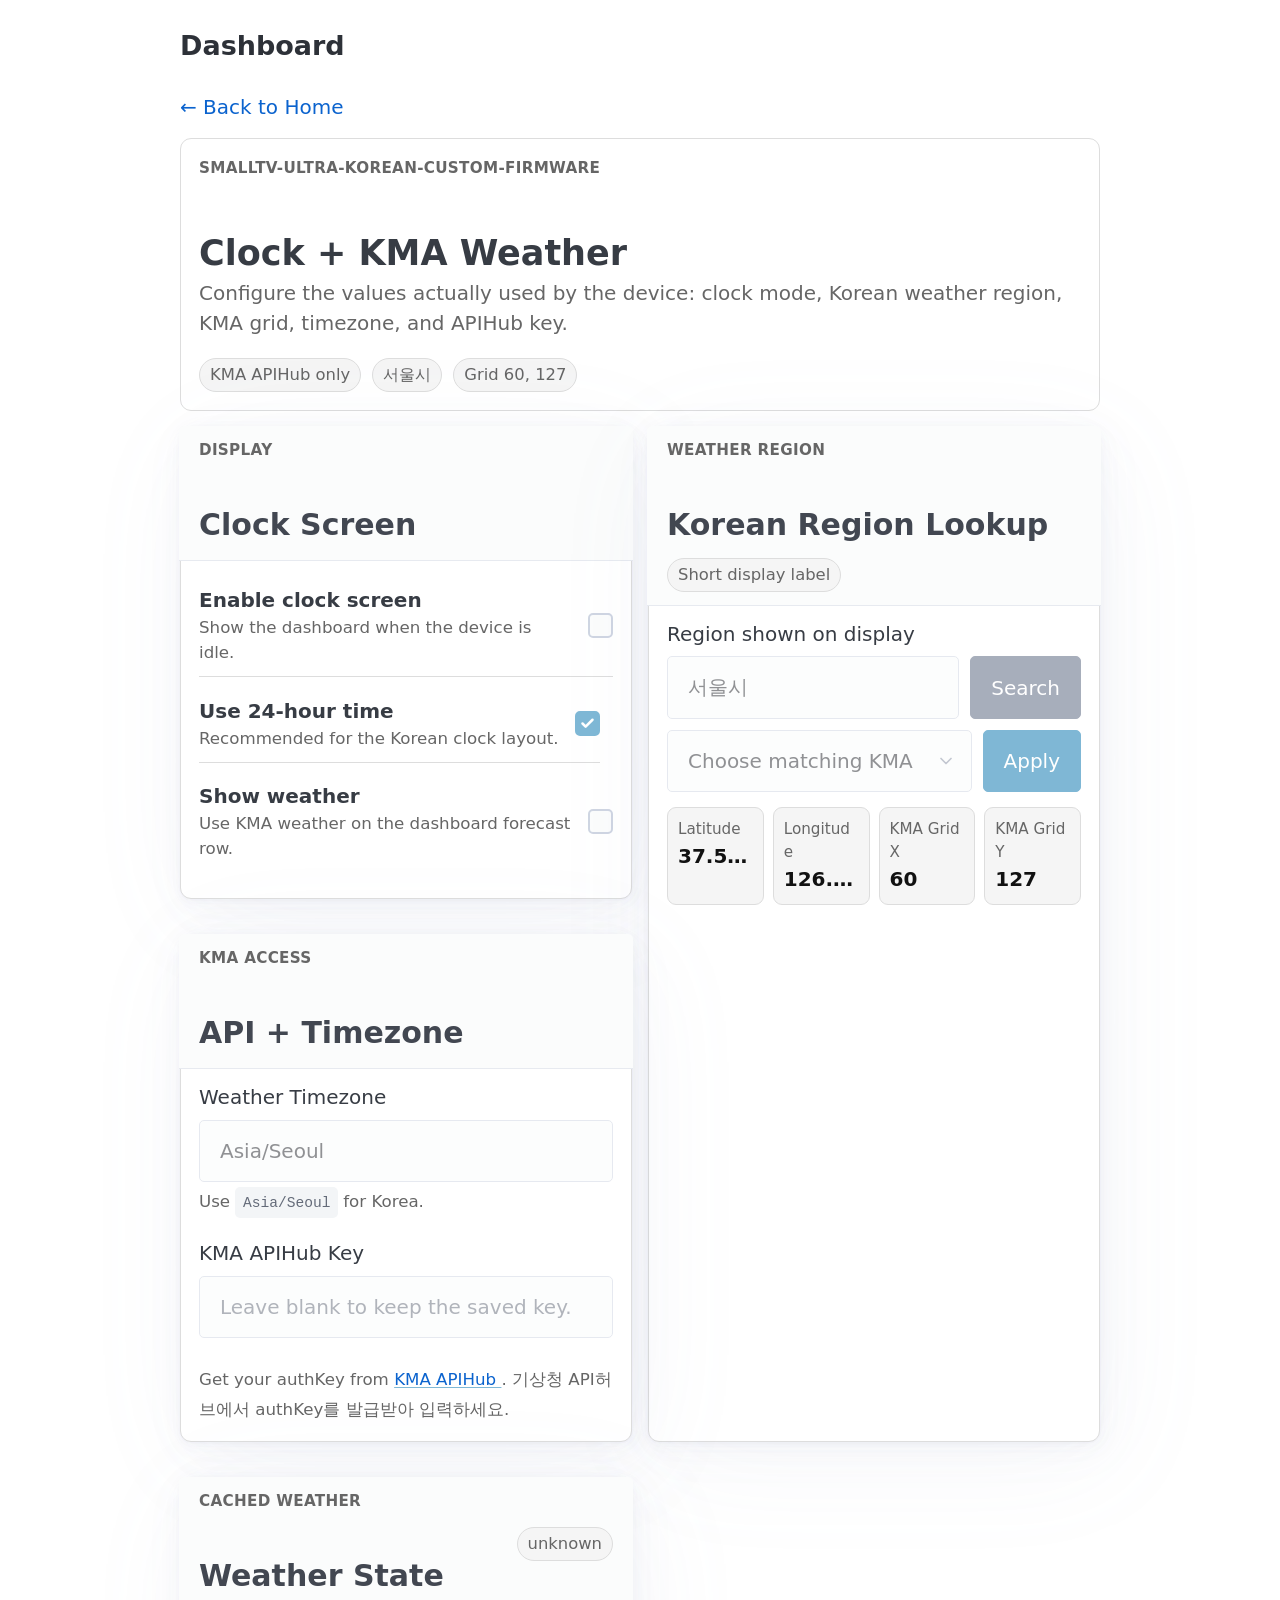
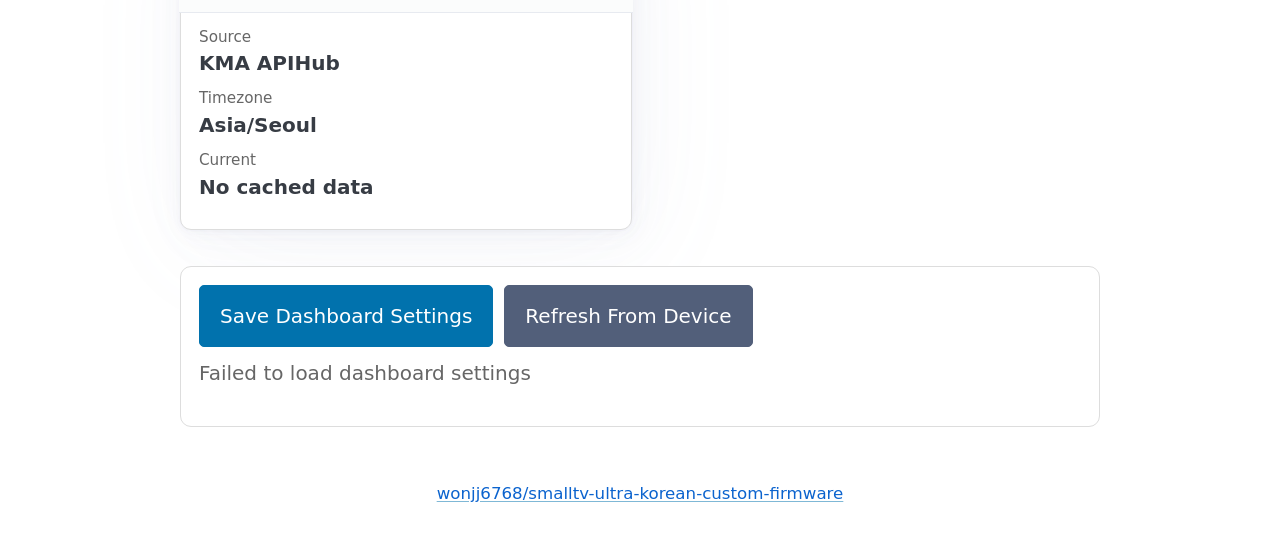
==== commit 9902fd45: "Document update and API key disclaimers" ====
--- a/data/web/clock.html
+++ b/data/web/clock.html
@@ -172,6 +172,17 @@
               placeholder="Leave blank to keep the saved key."
             />
             <small x-text="kmaKeyStatus"></small>
+            <small>
+              Get your authKey from
+              <a
+                href="https://apihub.kma.go.kr/apiList.do"
+                target="_blank"
+                rel="noreferrer"
+              >
+                KMA APIHub
+              </a>.
+              기상청 API허브에서 authKey를 발급받아 입력하세요.
+            </small>
           </article>
 
           <article class="setting-card">
--- a/data/web/css/style.css
+++ b/data/web/css/style.css
@@ -1,12 +1,35 @@
 :root {
-  --ui-bg: #f4f1ea;
-  --ui-card: #fffaf1;
-  --ui-soft: #eee7dc;
-  --ui-border: #d6cabc;
-  --ui-text: #211c17;
-  --ui-muted: #756a5f;
-  --ui-accent: #1d6b5f;
-  --ui-danger: #8d2f25;
+  --ui-bg: #fff;
+  --ui-card: #fff;
+  --ui-soft: #f5f5f5;
+  --ui-border: #ddd;
+  --ui-text: #111;
+  --ui-muted: #666;
+  --ui-action: #0b63ce;
+  --ui-action-soft: #eef5ff;
+  --ui-action-border: #9fc5ff;
+  --ui-danger: #b3261e;
+  --pico-primary: #0b63ce;
+  --pico-primary-background: #0b63ce;
+  --pico-primary-border: #0b63ce;
+  --pico-primary-hover: #084a9b;
+  --pico-primary-hover-background: #084a9b;
+  --pico-primary-hover-border: #084a9b;
+  --pico-secondary: #555;
+  --pico-secondary-background: #555;
+  --pico-secondary-border: #555;
+  --pico-secondary-hover: #333;
+  --pico-secondary-hover-background: #333;
+  --pico-secondary-hover-border: #333;
+  --pico-contrast: #111;
+  --pico-contrast-background: #111;
+  --pico-contrast-border: #111;
+  --pico-form-element-active-border-color: #0b63ce;
+  --pico-form-element-focus-color: #0b63ce;
+  --pico-switch-checked-background-color: #0b63ce;
+  --pico-range-thumb-color: #0b63ce;
+  --pico-range-thumb-active-color: #084a9b;
+  --pico-progress-color: #0b63ce;
 }
 
 html,
@@ -50,12 +73,12 @@
 }
 
 a {
-  color: var(--ui-accent);
+  color: var(--ui-action);
 }
 
 .back-link {
   margin: 0;
-  color: var(--ui-muted);
+  color: var(--ui-action);
   text-decoration: none;
 }
 
@@ -90,10 +113,11 @@
 
 .eyebrow {
   margin-bottom: 0.2rem;
-  color: var(--ui-accent);
+  color: var(--ui-muted);
   font-size: 0.76rem;
   font-weight: 700;
   letter-spacing: 0.02em;
+  text-transform: uppercase;
 }
 
 .settings-grid,
@@ -217,13 +241,14 @@
 
 .nav-card {
   display: block;
+  border-color: var(--ui-action-border);
   color: inherit;
   text-decoration: none;
 }
 
 .nav-card span {
   display: block;
-  color: var(--ui-accent);
+  color: var(--ui-action);
   font-weight: 700;
 }
 
@@ -233,12 +258,9 @@
   font-size: 0.95rem;
 }
 
-.danger-card {
-  border-color: #d8b9b3;
-}
-
-.danger-card .eyebrow {
-  color: var(--ui-danger);
+.nav-card:hover,
+.nav-card:focus {
+  background: var(--ui-action-soft);
 }
 
 .wifi-table {
@@ -285,15 +307,15 @@
   padding: 0.75rem;
   border: 1px solid var(--ui-border);
   border-radius: 0.45rem;
-  background: #151515;
-  color: #e9e0d2;
+  background: var(--ui-soft);
+  color: var(--ui-text);
   font-family: monospace;
   font-size: 0.84rem;
 }
 
 .log-line {
   padding: 0.16rem 0;
-  border-bottom: 1px solid #333;
+  border-bottom: 1px solid var(--ui-border);
   white-space: pre-wrap;
   word-break: break-all;
 }
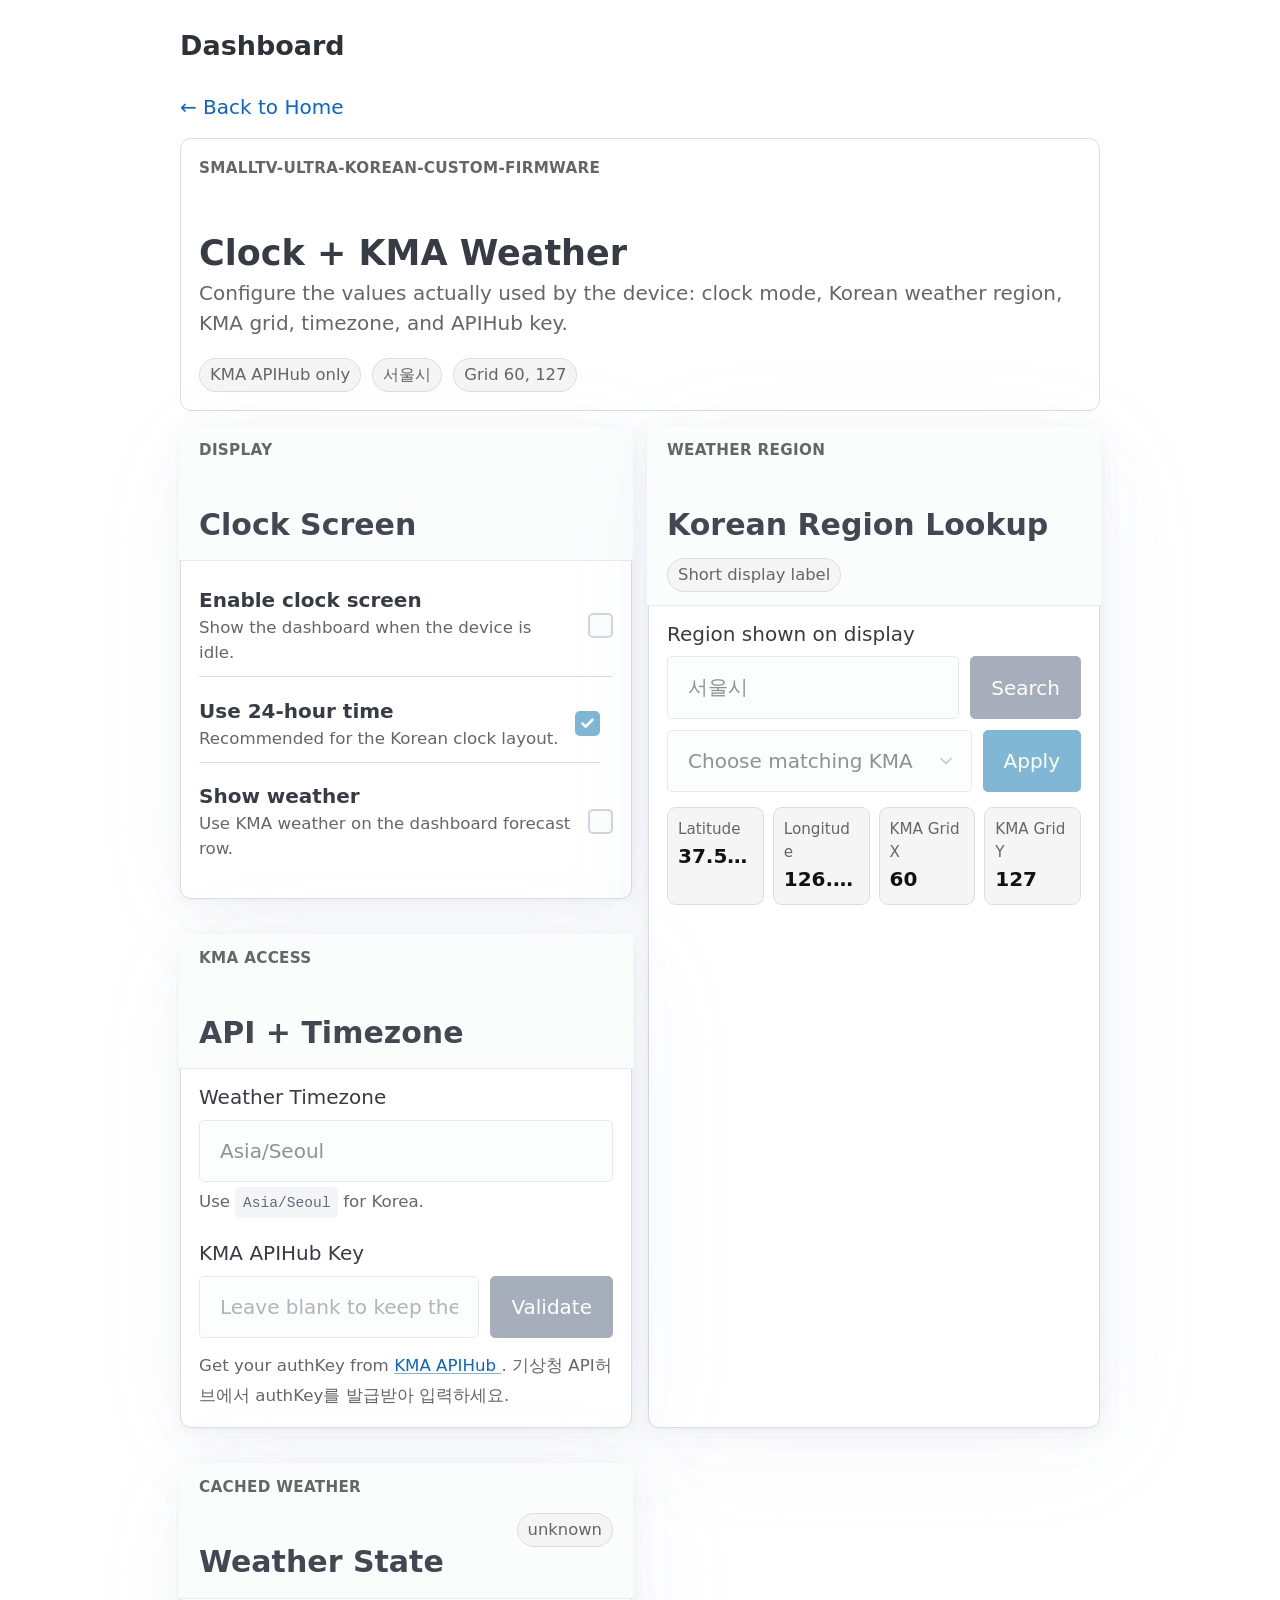
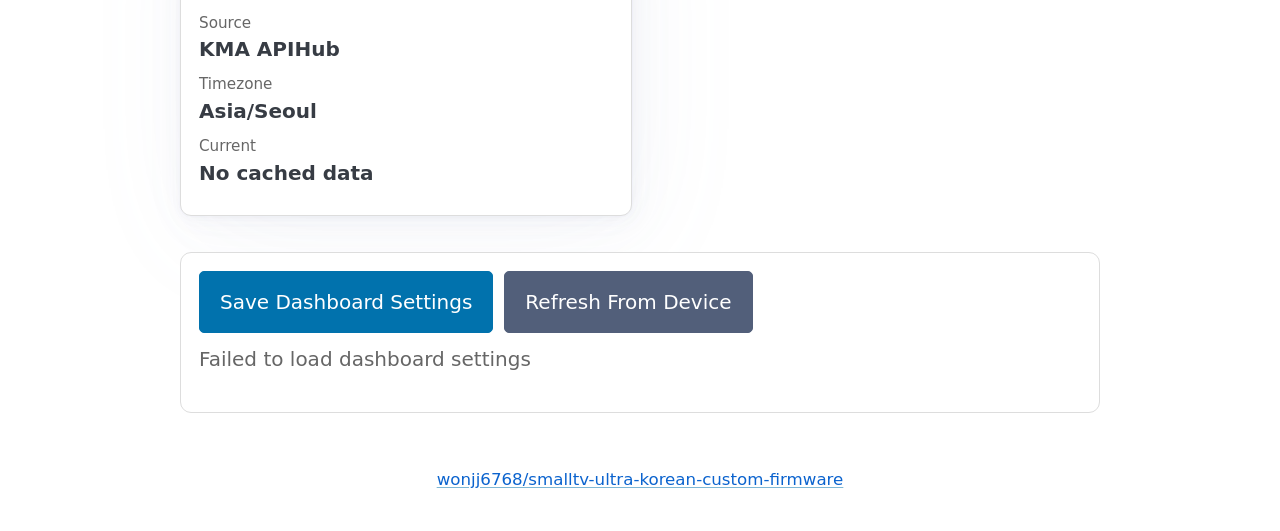
==== commit fb0101b8: "Add KMA API key validation action" ====
--- a/data/web/clock.html
+++ b/data/web/clock.html
@@ -93,7 +93,7 @@
                 type="text"
                 x-model="locationName"
                 x-bind:disabled="loading || !weatherEnabled"
-                placeholder="춘천시, 서울시, 안양시 동안구"
+                placeholder="서울, 인천, 수원"
               />
               <button
                 type="button"
@@ -164,14 +164,25 @@
             <small>Use <code>Asia/Seoul</code> for Korea.</small>
 
             <label for="weather-kma-key">KMA APIHub Key</label>
-            <input
-              id="weather-kma-key"
-              type="password"
-              x-model="kmaApiKey"
-              x-bind:disabled="loading || !weatherEnabled"
-              placeholder="Leave blank to keep the saved key."
-            />
+            <div class="field-with-actions">
+              <input
+                id="weather-kma-key"
+                type="password"
+                x-model="kmaApiKey"
+                x-bind:disabled="loading || !weatherEnabled"
+                placeholder="Leave blank to keep the saved key."
+              />
+              <button
+                type="button"
+                class="secondary"
+                @click="validateKmaKey()"
+                x-bind:disabled="loading || !weatherEnabled"
+              >
+                Validate
+              </button>
+            </div>
             <small x-text="kmaKeyStatus"></small>
+            <small x-text="kmaValidationStatus"></small>
             <small>
               Get your authKey from
               <a
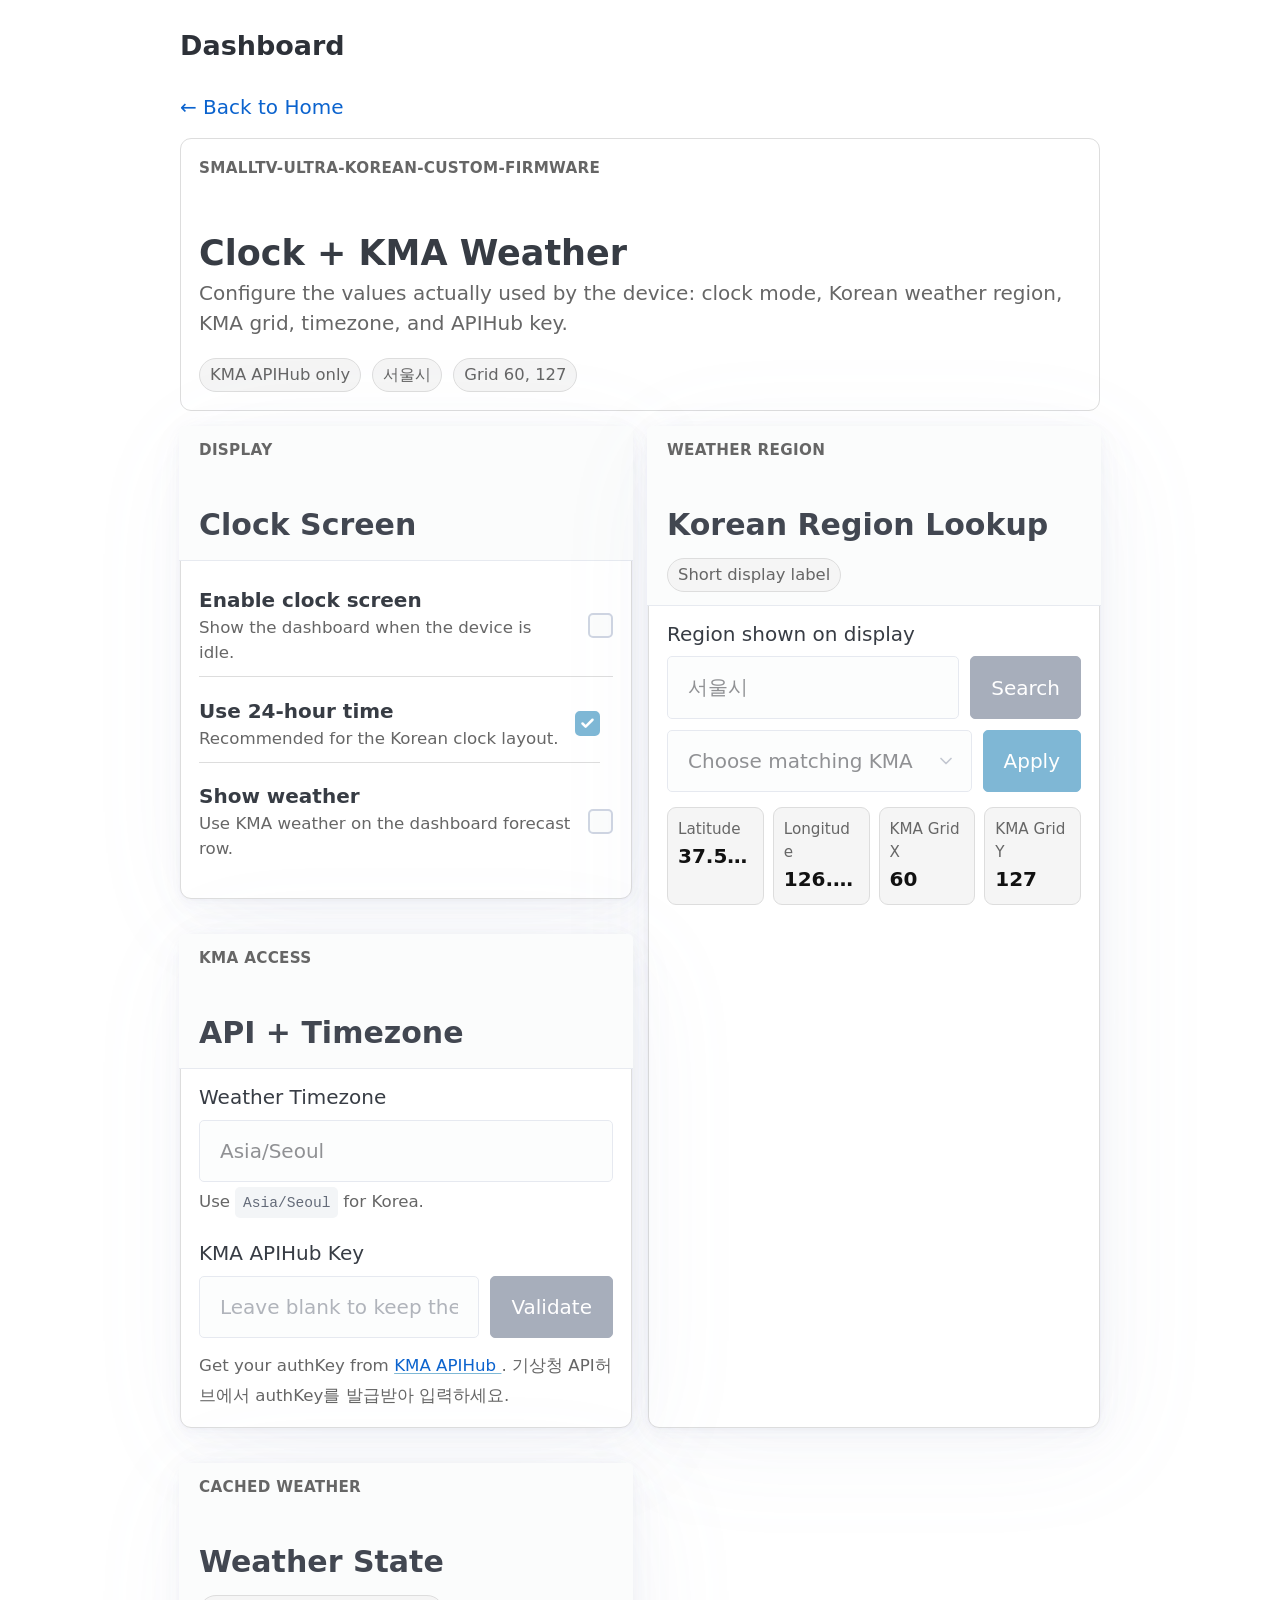
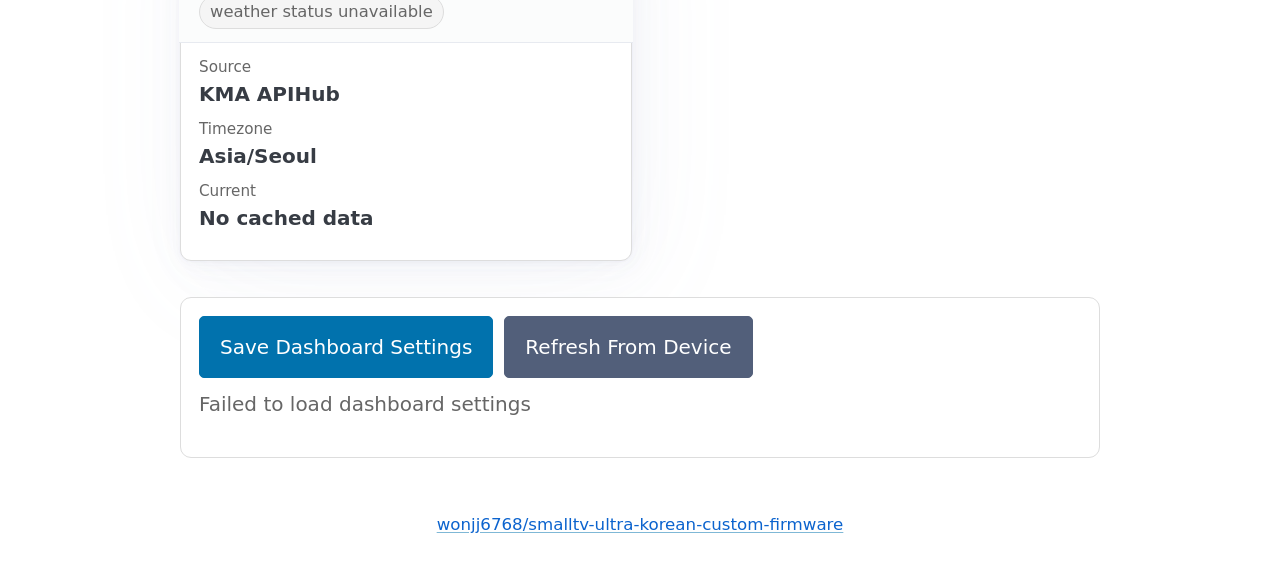
==== commit acd7a1cf: "Show KMA API key input as plain text" ====
--- a/data/web/clock.html
+++ b/data/web/clock.html
@@ -167,7 +167,7 @@
             <div class="field-with-actions">
               <input
                 id="weather-kma-key"
-                type="password"
+                type="text"
                 x-model="kmaApiKey"
                 x-bind:disabled="loading || !weatherEnabled"
                 placeholder="Leave blank to keep the saved key."
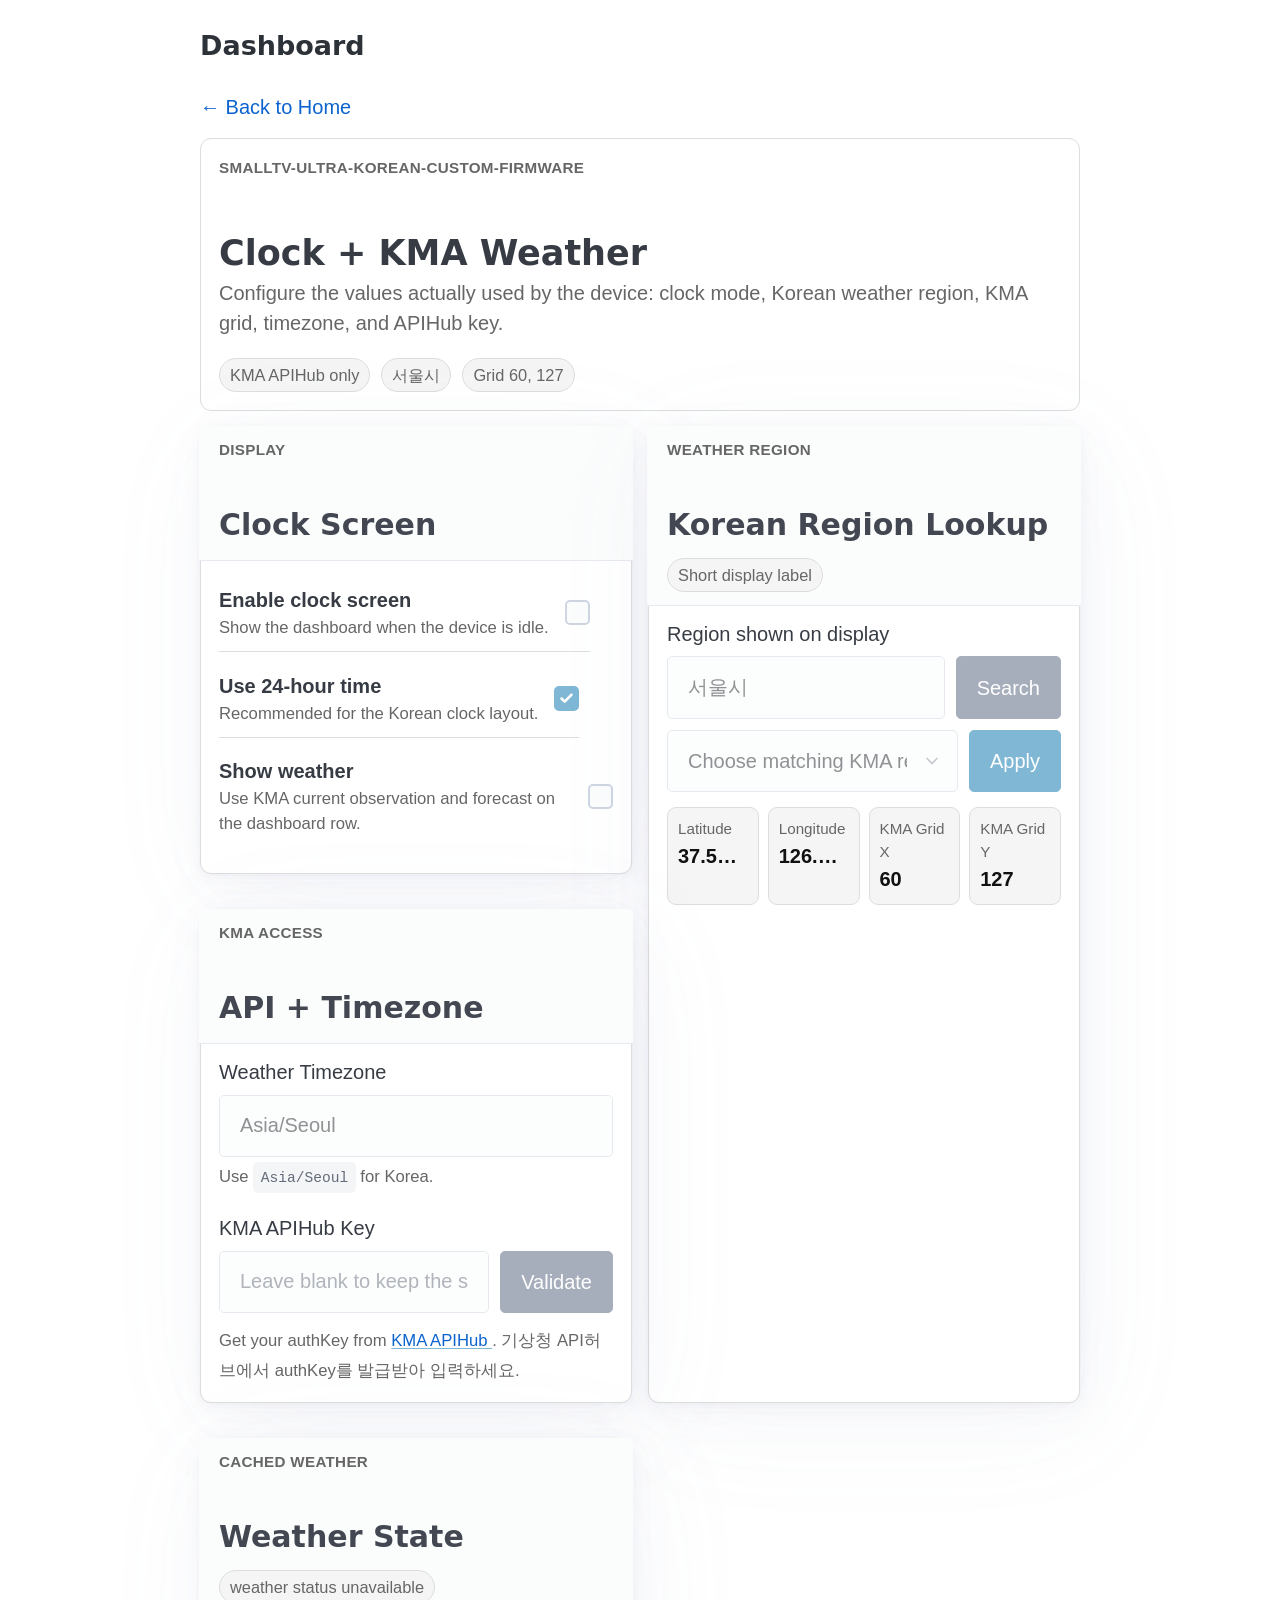
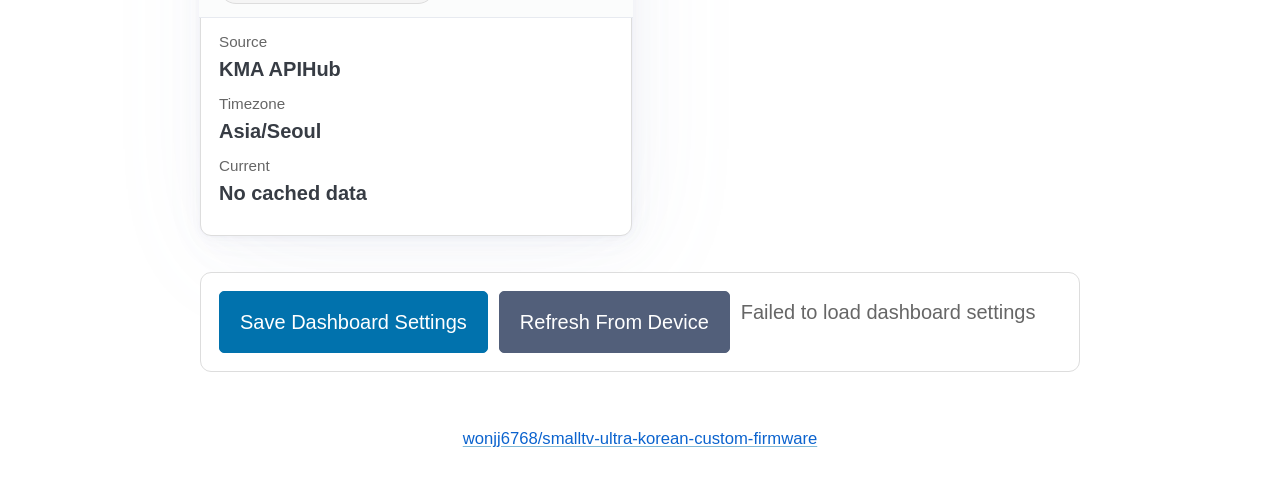
==== commit 69d21804: "Align README and KMA forecast display" ====
--- a/data/web/clock.html
+++ b/data/web/clock.html
@@ -67,7 +67,7 @@
             <label class="switch-row">
               <span>
                 <strong>Show weather</strong>
-                <small>Use KMA weather on the dashboard forecast row.</small>
+                <small>Use KMA current observation and forecast on the dashboard row.</small>
               </span>
               <input
                 type="checkbox"
@@ -182,7 +182,20 @@
               </button>
             </div>
             <small x-text="kmaKeyStatus"></small>
-            <small x-text="kmaValidationStatus"></small>
+            <div
+              class="validation-panel"
+              x-show="kmaValidationTitle"
+              x-bind:class="'validation-' + kmaValidationState"
+            >
+              <strong x-text="kmaValidationTitle"></strong>
+              <template x-if="kmaValidationDetails.length">
+                <ul>
+                  <template x-for="detail in kmaValidationDetails" :key="detail">
+                    <li x-text="detail"></li>
+                  </template>
+                </ul>
+              </template>
+            </div>
             <small>
               Get your authKey from
               <a
--- a/data/web/css/style.css
+++ b/data/web/css/style.css
@@ -37,14 +37,25 @@
   min-height: 100%;
 }
 
+* {
+  box-sizing: border-box;
+}
+
 body {
   margin: 0;
   background: var(--ui-bg);
   color: var(--ui-text);
+  font-family:
+    -apple-system, BlinkMacSystemFont, "Segoe UI", sans-serif;
+  line-height: 1.5;
 }
 
 main.container {
+  width: min(920px, 100%);
   max-width: 920px;
+  margin: 0 auto;
+  padding-right: 1rem;
+  padding-left: 1rem;
 }
 
 .app-shell {
@@ -239,6 +250,41 @@
   margin-bottom: 0;
 }
 
+.validation-panel {
+  margin: 0.55rem 0;
+  padding: 0.65rem;
+  border: 1px solid var(--ui-border);
+  border-radius: 0.45rem;
+  background: var(--ui-soft);
+}
+
+.validation-panel strong {
+  display: block;
+  margin-bottom: 0.25rem;
+}
+
+.validation-panel ul {
+  margin: 0;
+  padding-left: 1.1rem;
+  color: var(--ui-muted);
+  font-size: 0.9rem;
+}
+
+.validation-working {
+  border-color: var(--ui-action-border);
+  background: var(--ui-action-soft);
+}
+
+.validation-success {
+  border-color: #7abf8e;
+  background: #f0fff4;
+}
+
+.validation-error {
+  border-color: #e2a19d;
+  background: #fff3f2;
+}
+
 .nav-card {
   display: block;
   border-color: var(--ui-action-border);
